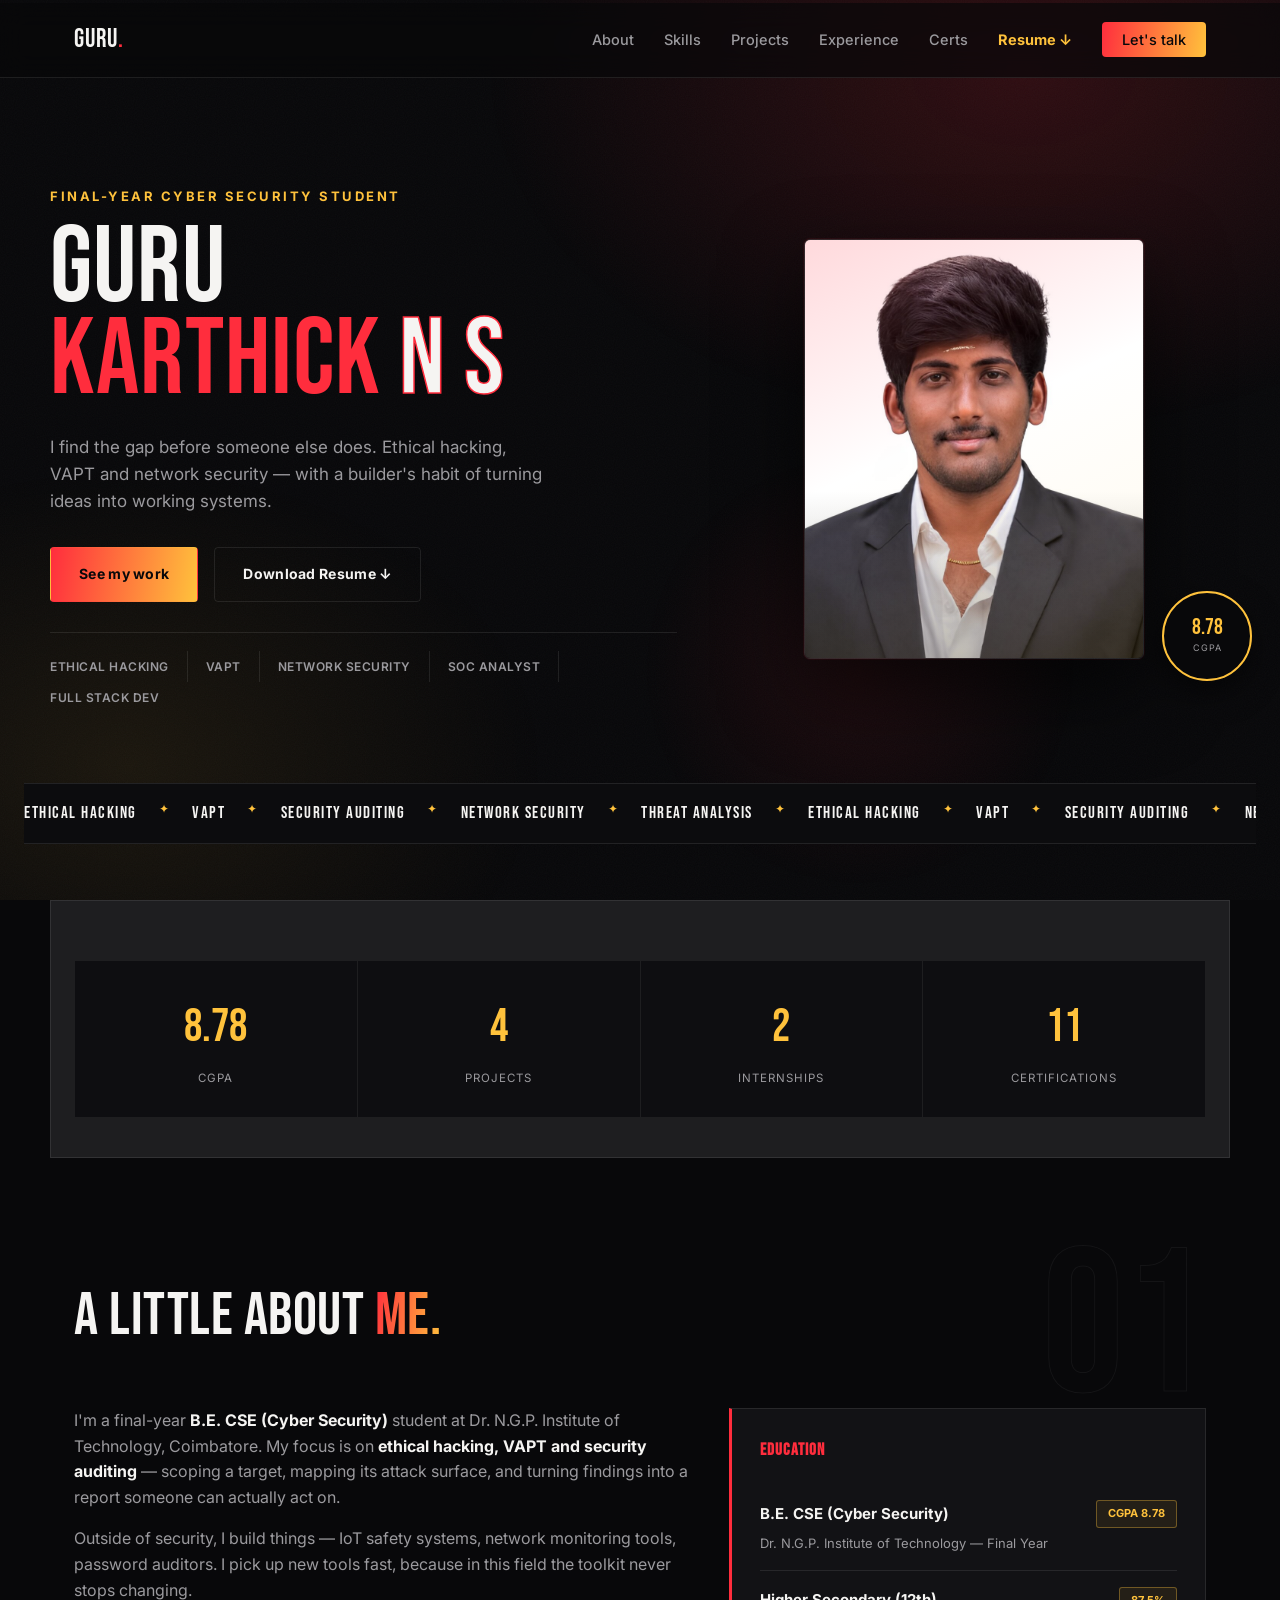
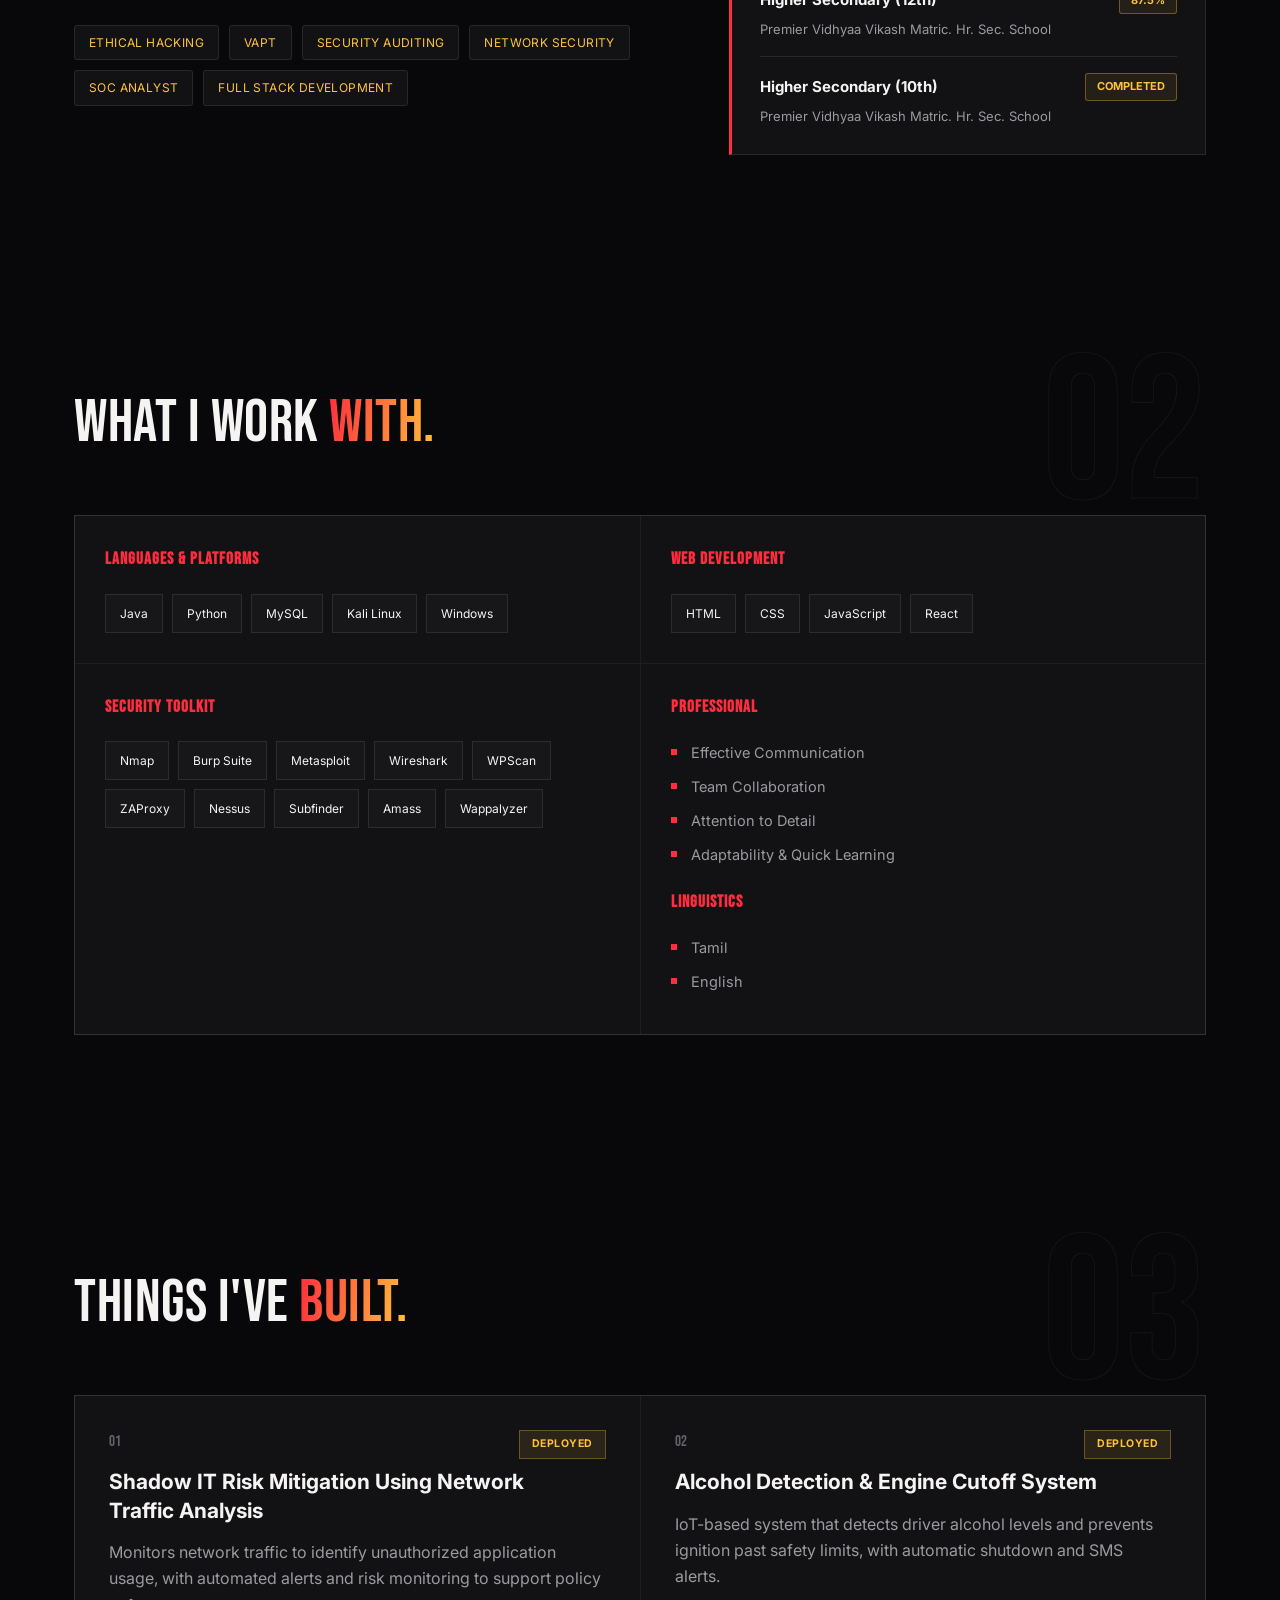
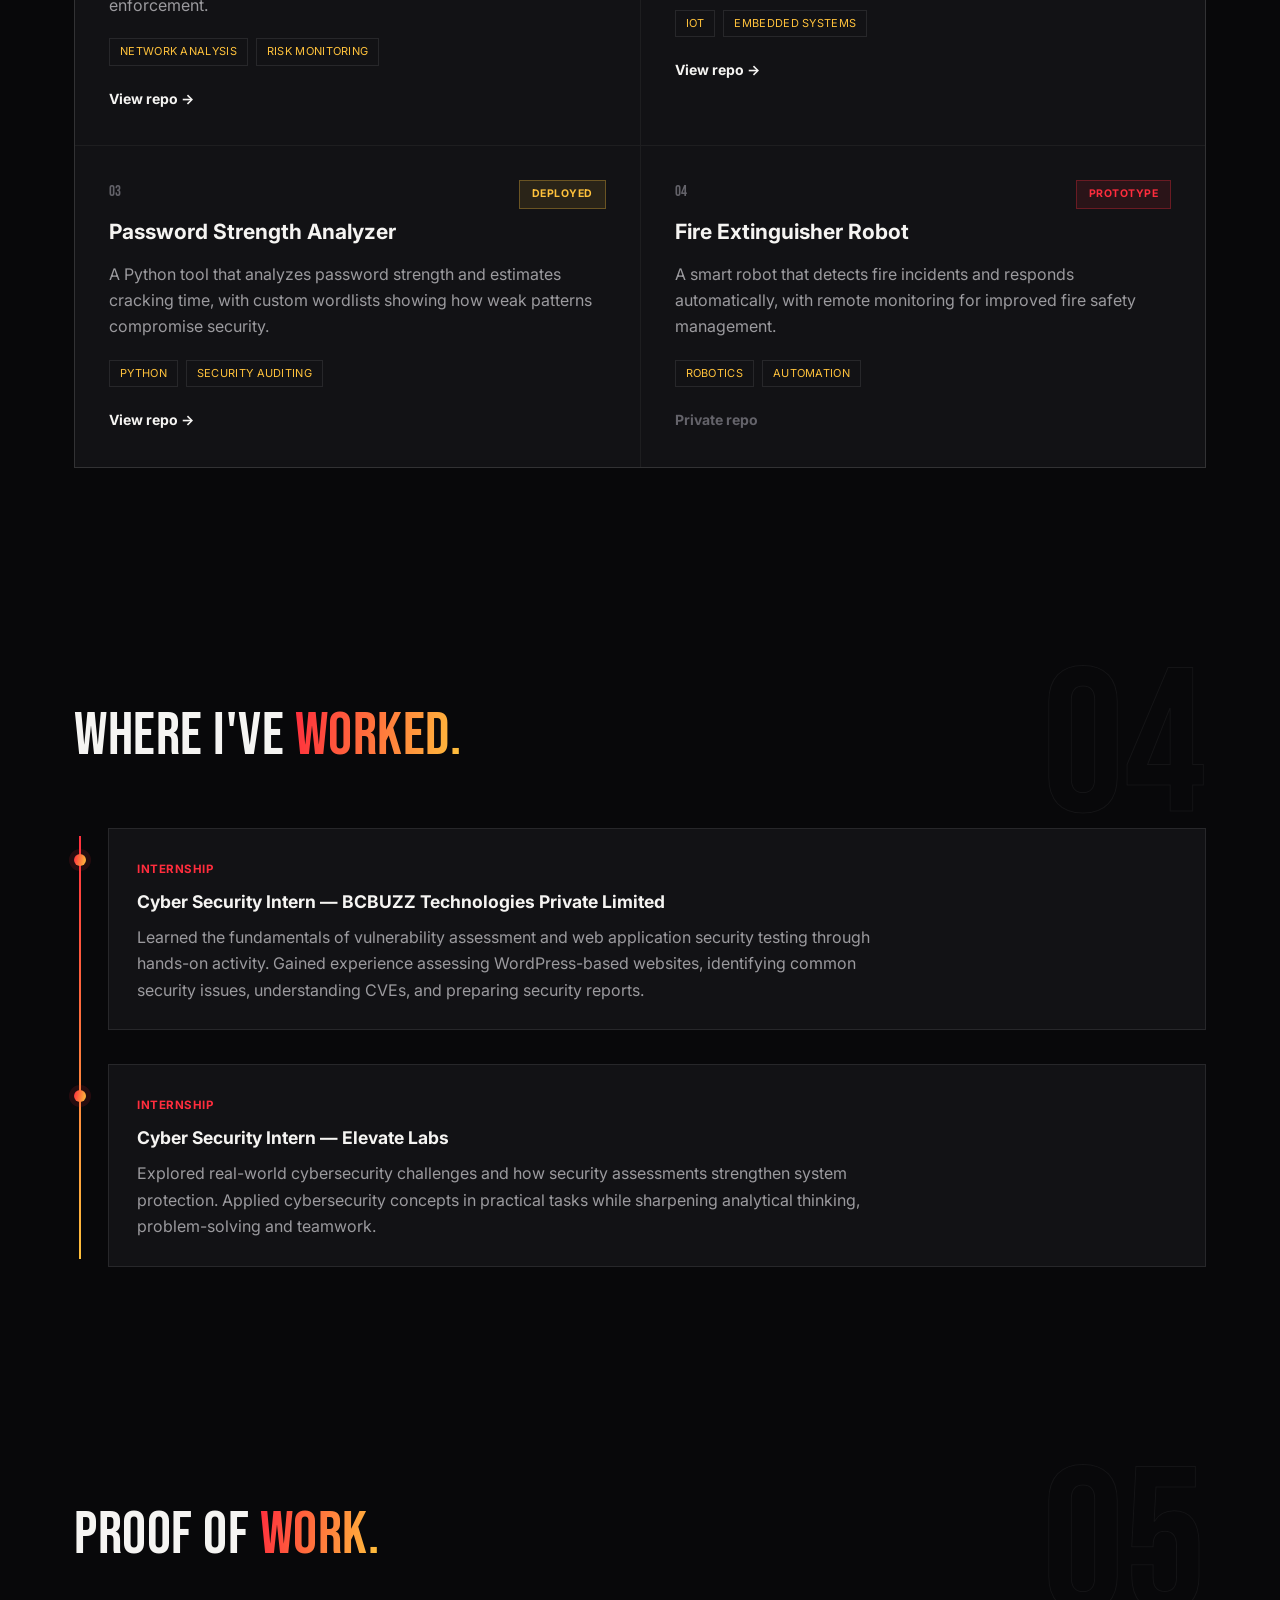
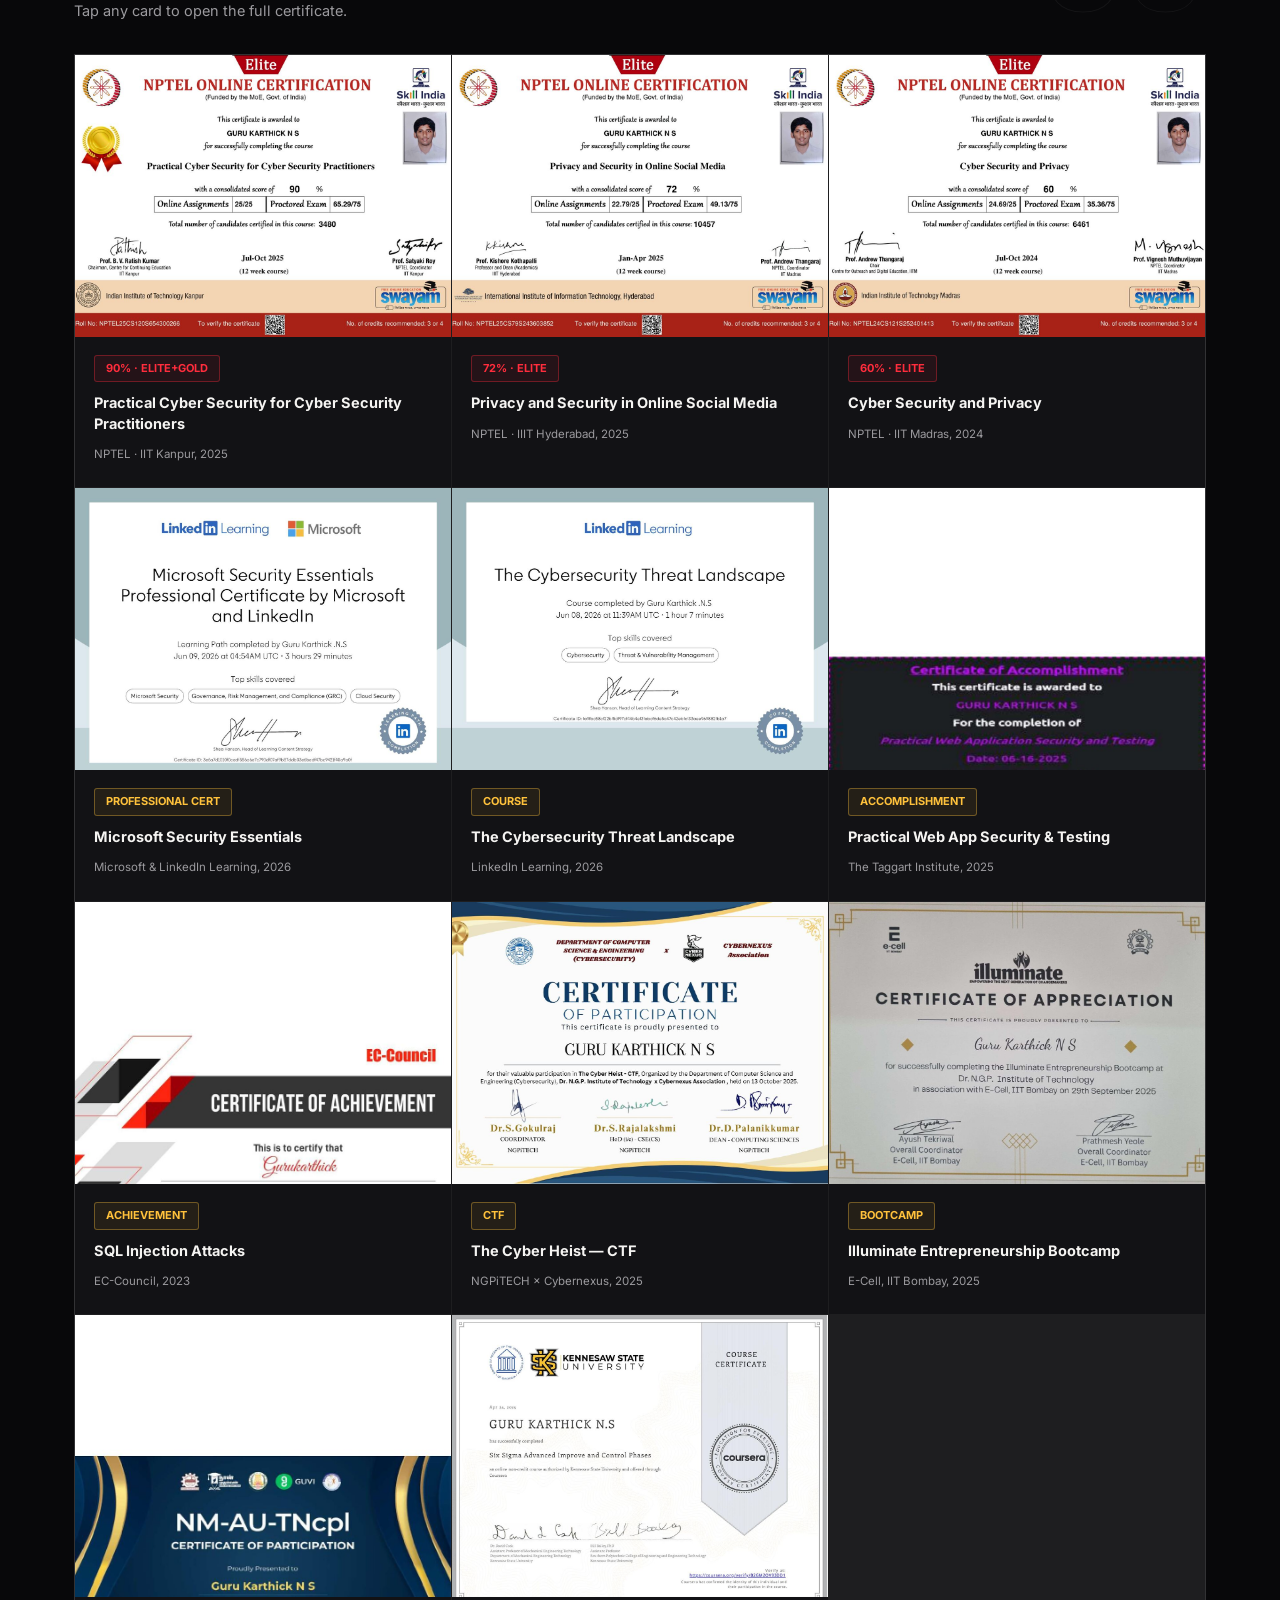
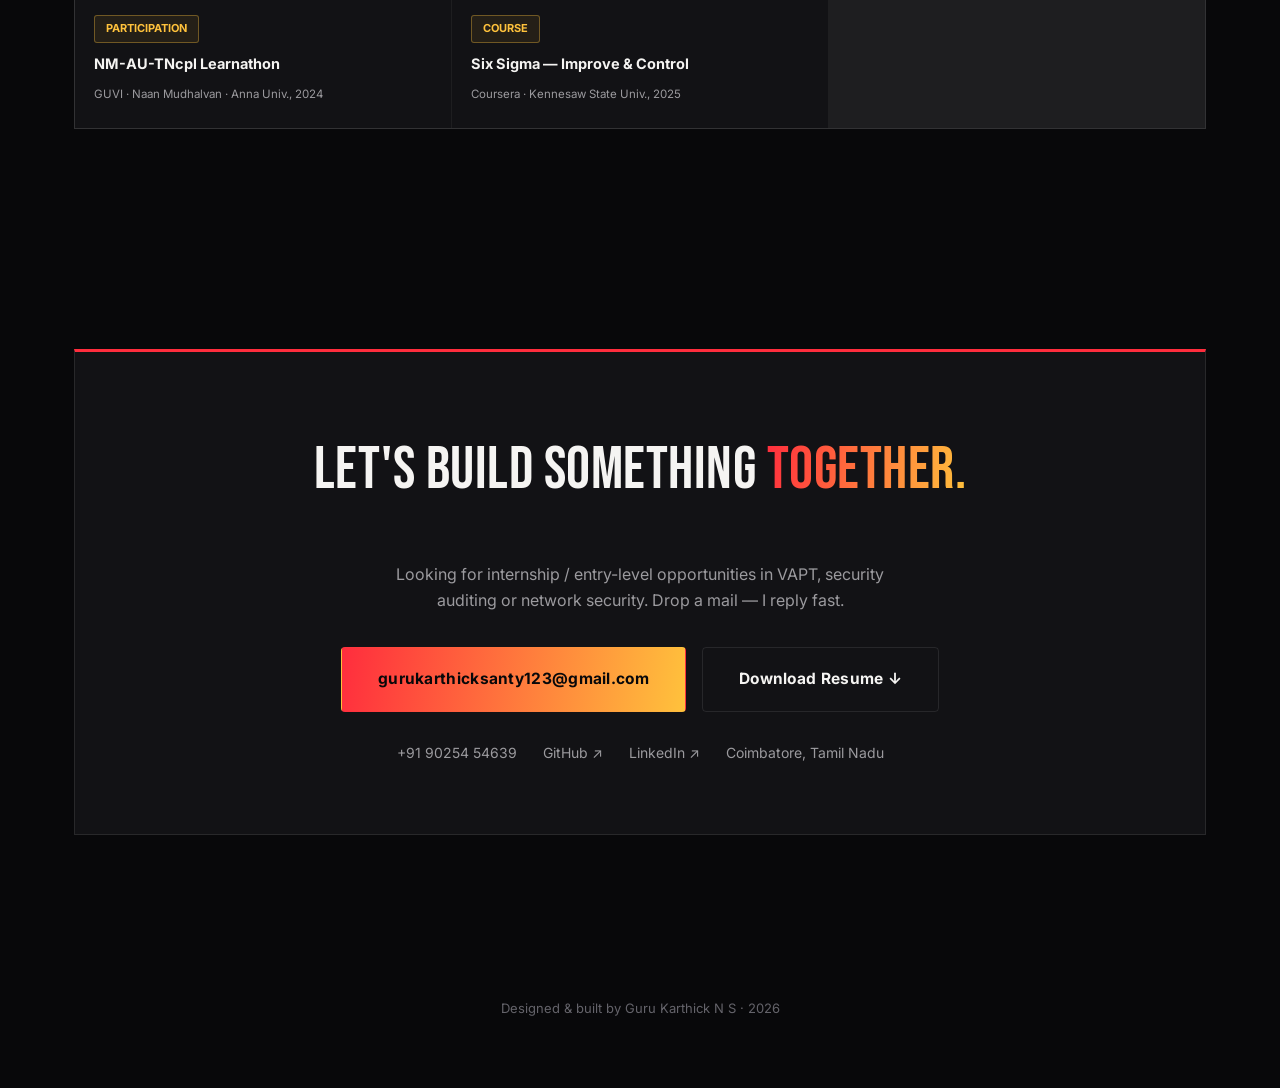
==== index.html @ 84314aa9 "fix: flatten folder structure for vercel" ====
<!DOCTYPE html>
<html lang="en">
<head>
<meta charset="UTF-8">
<meta name="viewport" content="width=device-width, initial-scale=1.0">
<title>Guru Karthick N S — Portfolio</title>
<meta name="description" content="Guru Karthick N S — Cyber Security student, Ethical Hacker, VAPT enthusiast. Portfolio, projects, certifications.">
<link rel="preconnect" href="https://fonts.googleapis.com">
<link rel="preconnect" href="https://fonts.gstatic.com" crossorigin>
<link href="https://fonts.googleapis.com/css2?family=Bebas+Neue&family=Inter:wght@400;500;600;700;800&display=swap" rel="stylesheet">
<link rel="stylesheet" href="css/style.css">
</head>
<body>

<div class="stagelight" aria-hidden="true"></div>
<div class="grain" aria-hidden="true"></div>
<div id="cursor-glow" aria-hidden="true"></div>

<div id="progress"><div id="progress-fill"></div></div>

<nav id="navbar">
  <div class="nav-inner">
    <a href="#hero" class="logo">Guru<span class="dot-accent">.</span></a>
    <button id="nav-toggle" aria-label="Toggle menu"><span></span><span></span><span></span></button>
    <ul class="nav-links" id="nav-links">
      <li><a href="#about">About</a></li>
      <li><a href="#skills">Skills</a></li>
      <li><a href="#projects">Projects</a></li>
      <li><a href="#experience">Experience</a></li>
      <li><a href="#certs">Certs</a></li>
      <li><a href="assets/resume/Guru_Karthick_NS_Resume.pdf" download>Resume ↓</a></li>
      <li><a href="#contact" class="nav-cta">Let's talk</a></li>
    </ul>
  </div>
</nav>

<!-- HERO -->
<section id="hero">
  <div class="hero-inner">
    <div class="hero-text">
      <p class="eyebrow reveal">Final-year Cyber Security student</p>
      <h1 class="hero-name reveal">
        <span class="line">GURU</span>
        <span class="line accent-line">KARTHICK <em>N S</em></span>
      </h1>
      <p class="hero-desc reveal">I find the gap before someone else does. Ethical hacking, VAPT and network security — with a builder's habit of turning ideas into working systems.</p>
      <div class="hero-cta reveal">
        <a href="#projects" class="btn btn-primary">See my work</a>
        <a href="assets/resume/Guru_Karthick_NS_Resume.pdf" download class="btn btn-outline">Download Resume ↓</a>
      </div>
      <div class="hero-badges reveal">
        <span>Ethical Hacking</span><span>VAPT</span><span>Network Security</span><span>SOC Analyst</span><span>Full Stack Dev</span>
      </div>
    </div>

    <div class="hero-photo-wrap reveal">
      <span class="ghost-text" aria-hidden="true">GK</span>
      <div class="photo-frame">
        <img src="assets/img/profile.jpg" alt="Guru Karthick N S" class="photo">
        <div class="photo-overlay"></div>
        <div class="photo-scan"></div>
      </div>
      <div class="seal">
        <span>8.78</span>
        <small>CGPA</small>
      </div>
    </div>
  </div>

  <div class="marquee" aria-hidden="true">
    <div class="marquee-track">
      <span>ETHICAL HACKING</span><span class="sep">✦</span><span>VAPT</span><span class="sep">✦</span><span>SECURITY AUDITING</span><span class="sep">✦</span><span>NETWORK SECURITY</span><span class="sep">✦</span><span>THREAT ANALYSIS</span><span class="sep">✦</span>
      <span>ETHICAL HACKING</span><span class="sep">✦</span><span>VAPT</span><span class="sep">✦</span><span>SECURITY AUDITING</span><span class="sep">✦</span><span>NETWORK SECURITY</span><span class="sep">✦</span><span>THREAT ANALYSIS</span><span class="sep">✦</span>
    </div>
  </div>
</section>

<!-- STATS -->
<section id="stats">
  <div class="stat-card reveal">
    <span class="stat-num" data-count="8.78" data-decimal="true">0</span>
    <span class="stat-label">CGPA</span>
  </div>
  <div class="stat-card reveal">
    <span class="stat-num" data-count="4">0</span>
    <span class="stat-label">Projects</span>
  </div>
  <div class="stat-card reveal">
    <span class="stat-num" data-count="2">0</span>
    <span class="stat-label">Internships</span>
  </div>
  <div class="stat-card reveal">
    <span class="stat-num" data-count="11">0</span>
    <span class="stat-label">Certifications</span>
  </div>
</section>

<!-- ABOUT -->
<section id="about" class="section" data-num="01">
  <!-- <p class="kicker reveal">01 — About</p> -->
  <h2 class="section-title reveal">A little about <span class="grad-text">me.</span></h2>

  <div class="about-grid">
    <div class="about-copy reveal">
      <p>I'm a final-year <strong>B.E. CSE (Cyber Security)</strong> student at Dr. N.G.P. Institute of Technology, Coimbatore. My focus is on <strong>ethical hacking, VAPT and security auditing</strong> — scoping a target, mapping its attack surface, and turning findings into a report someone can actually act on.</p>
      <p>Outside of security, I build things — IoT safety systems, network monitoring tools, password auditors. I pick up new tools fast, because in this field the toolkit never stops changing.</p>
      <div class="about-tags">
        <span>Ethical Hacking</span><span>VAPT</span><span>Security Auditing</span><span>Network Security</span><span>SOC Analyst</span><span>Full Stack Development</span>
      </div>
    </div>

    <div class="about-card reveal">
      <h3 class="card-label">Education</h3>
      <ul class="edu-list">
        <li>
          <div class="edu-top"><strong>B.E. CSE (Cyber Security)</strong><span class="pill">CGPA 8.78</span></div>
          <span class="edu-sub">Dr. N.G.P. Institute of Technology — Final Year</span>
        </li>
        <li>
          <div class="edu-top"><strong>Higher Secondary (12th)</strong><span class="pill">87.5%</span></div>
          <span class="edu-sub">Premier Vidhyaa Vikash Matric. Hr. Sec. School</span>
        </li>
        <li>
          <div class="edu-top"><strong>Higher Secondary (10th)</strong><span class="pill">Completed</span></div>
          <span class="edu-sub">Premier Vidhyaa Vikash Matric. Hr. Sec. School</span>
        </li>
      </ul>
    </div>
  </div>
</section>

<!-- SKILLS -->
<section id="skills" class="section" data-num="02">
  <!-- <p class="kicker reveal">02 — Skills</p> -->
  <h2 class="section-title reveal">What I work <span class="grad-text">with.</span></h2>

  <div class="skills-grid">
    <div class="skill-card reveal">
      <h3 class="card-label">Languages &amp; Platforms</h3>
      <div class="tool-grid">
        <span class="tool-chip">Java</span>
        <span class="tool-chip">Python</span>
        <span class="tool-chip">MySQL</span>
        <span class="tool-chip">Kali Linux</span>
        <span class="tool-chip">Windows</span>
      </div>
    </div>

    <div class="skill-card reveal">
      <h3 class="card-label">Web Development</h3>
      <div class="tool-grid">
        <span class="tool-chip">HTML</span>
        <span class="tool-chip">CSS</span>
        <span class="tool-chip">JavaScript</span>
        <span class="tool-chip">React</span>
      </div>
    </div>

    <div class="skill-card reveal">
      <h3 class="card-label">Security Toolkit</h3>
      <div class="tool-grid">
        <span class="tool-chip">Nmap</span>
        <span class="tool-chip">Burp Suite</span>
        <span class="tool-chip">Metasploit</span>
        <span class="tool-chip">Wireshark</span>
        <span class="tool-chip">WPScan</span>
        <span class="tool-chip">ZAProxy</span>
        <span class="tool-chip">Nessus</span>
        <span class="tool-chip">Subfinder</span>
        <span class="tool-chip">Amass</span>
        <span class="tool-chip">Wappalyzer</span>
      </div>
    </div>

    <div class="skill-card reveal">
      <h3 class="card-label">Professional</h3>
      <ul class="dot-list">
        <li>Effective Communication</li>
        <li>Team Collaboration</li>
        <li>Attention to Detail</li>
        <li>Adaptability &amp; Quick Learning</li>
      </ul>
      <h3 class="card-label" style="margin-top:22px;">Linguistics</h3>
      <ul class="dot-list">
        <li>Tamil</li>
        <li>English</li>
      </ul>
    </div>
  </div>
</section>

<!-- PROJECTS -->
<section id="projects" class="section" data-num="03">
  <!-- <p class="kicker reveal">03 — Projects</p> -->
  <h2 class="section-title reveal">Things I've <span class="grad-text">built.</span></h2>

  <div class="project-grid">
    <article class="project-card reveal">
      <span class="project-num">01</span>
      <span class="pc-status live">Deployed</span>
      <h3>Shadow IT Risk Mitigation Using Network Traffic Analysis</h3>
      <p>Monitors network traffic to identify unauthorized application usage, with automated alerts and risk monitoring to support policy enforcement.</p>
      <div class="pc-tags"><span>Network Analysis</span><span>Risk Monitoring</span></div>
      <a href="https://github.com/GURUKARTHICK-NS14/SHADOW-IT-RISK-MITIGATION" target="_blank" rel="noopener" class="pc-link">View repo →</a>
    </article>

    <article class="project-card reveal">
      <span class="project-num">02</span>
      <span class="pc-status live">Deployed</span>
      <h3>Alcohol Detection &amp; Engine Cutoff System</h3>
      <p>IoT-based system that detects driver alcohol levels and prevents ignition past safety limits, with automatic shutdown and SMS alerts.</p>
      <div class="pc-tags"><span>IoT</span><span>Embedded Systems</span></div>
      <a href="https://github.com/GURUKARTHICK-NS14/Alcohol-Detection-and-Engine-Cut-Off-System" target="_blank" rel="noopener" class="pc-link">View repo →</a>
    </article>

    <article class="project-card reveal">
      <span class="project-num">03</span>
      <span class="pc-status live">Deployed</span>
      <h3>Password Strength Analyzer</h3>
      <p>A Python tool that analyzes password strength and estimates cracking time, with custom wordlists showing how weak patterns compromise security.</p>
      <div class="pc-tags"><span>Python</span><span>Security Auditing</span></div>
      <a href="https://github.com/GURUKARTHICK-NS14/Password-Strength-Analyzer" target="_blank" rel="noopener" class="pc-link">View repo →</a>
    </article>

    <article class="project-card reveal">
      <span class="project-num">04</span>
      <span class="pc-status proto">Prototype</span>
      <h3>Fire Extinguisher Robot</h3>
      <p>A smart robot that detects fire incidents and responds automatically, with remote monitoring for improved fire safety management.</p>
      <div class="pc-tags"><span>Robotics</span><span>Automation</span></div>
      <span class="pc-link disabled">Private repo</span>
    </article>
  </div>
</section>

<!-- EXPERIENCE -->
<section id="experience" class="section" data-num="04">
  <!-- <p class="kicker reveal">04 — Experience</p> -->
  <h2 class="section-title reveal">Where I've <span class="grad-text">worked.</span></h2>

  <div class="timeline">
    <div class="tl-item reveal">
      <div class="tl-dot"></div>
      <div class="tl-card">
        <span class="tl-tag">Internship</span>
        <h3>Cyber Security Intern — BCBUZZ Technologies Private Limited</h3>
        <p>Learned the fundamentals of vulnerability assessment and web application security testing through hands-on activity. Gained experience assessing WordPress-based websites, identifying common security issues, understanding CVEs, and preparing security reports.</p>
      </div>
    </div>
    <div class="tl-item reveal">
      <div class="tl-dot"></div>
      <div class="tl-card">
        <span class="tl-tag">Internship</span>
        <h3>Cyber Security Intern — Elevate Labs</h3>
        <p>Explored real-world cybersecurity challenges and how security assessments strengthen system protection. Applied cybersecurity concepts in practical tasks while sharpening analytical thinking, problem-solving and teamwork.</p>
      </div>
    </div>
  </div>
</section>

<!-- CERTIFICATIONS -->
<section id="certs" class="section" data-num="05">
  <!-- <p class="kicker reveal">05 — Certifications</p> -->
  <h2 class="section-title reveal">Proof of <span class="grad-text">work.</span></h2>
  <p class="section-sub reveal">Tap any card to open the full certificate.</p>

  <div class="cert-grid" id="cert-grid">

    <div class="cert-card reveal" data-img="assets/certs/cert-nptel-practical-cybersec.jpg" data-title="Practical Cyber Security for Cyber Security Practitioners" data-issuer="NPTEL · IIT Kanpur" data-date="Jul–Oct 2025">
      <div class="cert-thumb"><img src="assets/certs/cert-nptel-practical-cybersec.jpg" alt="Practical Cyber Security for Cyber Security Practitioners certificate" loading="lazy"></div>
      <div class="cert-meta"><span class="pill amber">90% · Elite+Gold</span><h4>Practical Cyber Security for Cyber Security Practitioners</h4><span class="cert-issuer">NPTEL · IIT Kanpur, 2025</span></div>
    </div>

    <div class="cert-card reveal" data-img="assets/certs/cert-nptel-social-media.jpg" data-title="Privacy and Security in Online Social Media" data-issuer="NPTEL · IIIT Hyderabad" data-date="Jan–Apr 2025">
      <div class="cert-thumb"><img src="assets/certs/cert-nptel-social-media.jpg" alt="Privacy and Security in Online Social Media certificate" loading="lazy"></div>
      <div class="cert-meta"><span class="pill amber">72% · Elite</span><h4>Privacy and Security in Online Social Media</h4><span class="cert-issuer">NPTEL · IIIT Hyderabad, 2025</span></div>
    </div>

    <div class="cert-card reveal" data-img="assets/certs/cert-nptel-privacy-security.jpg" data-title="Cyber Security and Privacy" data-issuer="NPTEL · IIT Madras" data-date="Jul–Oct 2024">
      <div class="cert-thumb"><img src="assets/certs/cert-nptel-privacy-security.jpg" alt="Cyber Security and Privacy certificate" loading="lazy"></div>
      <div class="cert-meta"><span class="pill amber">60% · Elite</span><h4>Cyber Security and Privacy</h4><span class="cert-issuer">NPTEL · IIT Madras, 2024</span></div>
    </div>

    <div class="cert-card reveal" data-img="assets/certs/cert-microsoft-security.jpg" data-title="Microsoft Security Essentials Professional Certificate" data-issuer="Microsoft &amp; LinkedIn Learning" data-date="2026">
      <div class="cert-thumb"><img src="assets/certs/cert-microsoft-security.jpg" alt="Microsoft Security Essentials Professional Certificate" loading="lazy"></div>
      <div class="cert-meta"><span class="pill">Professional Cert</span><h4>Microsoft Security Essentials</h4><span class="cert-issuer">Microsoft &amp; LinkedIn Learning, 2026</span></div>
    </div>

    <div class="cert-card reveal" data-img="assets/certs/cert-threat-landscape.jpg" data-title="The Cybersecurity Threat Landscape" data-issuer="LinkedIn Learning" data-date="2026">
      <div class="cert-thumb"><img src="assets/certs/cert-threat-landscape.jpg" alt="The Cybersecurity Threat Landscape certificate" loading="lazy"></div>
      <div class="cert-meta"><span class="pill">Course</span><h4>The Cybersecurity Threat Landscape</h4><span class="cert-issuer">LinkedIn Learning, 2026</span></div>
    </div>

    <div class="cert-card reveal" data-img="assets/certs/cert-webapp-security-taggart.jpg" data-title="Practical Web Application Security and Testing" data-issuer="The Taggart Institute" data-date="2025">
      <div class="cert-thumb"><img src="assets/certs/cert-webapp-security-taggart.jpg" alt="Practical Web Application Security and Testing certificate" loading="lazy"></div>
      <div class="cert-meta"><span class="pill">Accomplishment</span><h4>Practical Web App Security &amp; Testing</h4><span class="cert-issuer">The Taggart Institute, 2025</span></div>
    </div>

    <div class="cert-card reveal" data-img="assets/certs/cert-sql-injection-eccouncil.jpg" data-title="SQL Injection Attacks" data-issuer="EC-Council" data-date="2023">
      <div class="cert-thumb"><img src="assets/certs/cert-sql-injection-eccouncil.jpg" alt="SQL Injection Attacks certificate" loading="lazy"></div>
      <div class="cert-meta"><span class="pill">Achievement</span><h4>SQL Injection Attacks</h4><span class="cert-issuer">EC-Council, 2023</span></div>
    </div>

    <div class="cert-card reveal" data-img="assets/certs/cert-cyber-heist-ctf.jpg" data-title="The Cyber Heist — CTF" data-issuer="NGPiTECH × Cybernexus Association" data-date="Oct 2025">
      <div class="cert-thumb"><img src="assets/certs/cert-cyber-heist-ctf.jpg" alt="Cyber Heist CTF certificate" loading="lazy"></div>
      <div class="cert-meta"><span class="pill">CTF</span><h4>The Cyber Heist — CTF</h4><span class="cert-issuer">NGPiTECH × Cybernexus, 2025</span></div>
    </div>

    <div class="cert-card reveal" data-img="assets/certs/cert-illuminate-iitb.jpg" data-title="Illuminate Entrepreneurship Bootcamp" data-issuer="E-Cell, IIT Bombay" data-date="Sep 2025">
      <div class="cert-thumb"><img src="assets/certs/cert-illuminate-iitb.jpg" alt="Illuminate Entrepreneurship Bootcamp certificate" loading="lazy"></div>
      <div class="cert-meta"><span class="pill">Bootcamp</span><h4>Illuminate Entrepreneurship Bootcamp</h4><span class="cert-issuer">E-Cell, IIT Bombay, 2025</span></div>
    </div>

    <div class="cert-card reveal" data-img="assets/certs/cert-nm-au-tncpl.jpg" data-title="NM-AU-TNcpl Learnathon" data-issuer="GUVI · Naan Mudhalvan · Anna University" data-date="Feb 2024">
      <div class="cert-thumb"><img src="assets/certs/cert-nm-au-tncpl.jpg" alt="NM-AU-TNcpl Learnathon certificate" loading="lazy"></div>
      <div class="cert-meta"><span class="pill">Participation</span><h4>NM-AU-TNcpl Learnathon</h4><span class="cert-issuer">GUVI · Naan Mudhalvan · Anna Univ., 2024</span></div>
    </div>

    <div class="cert-card reveal" data-img="assets/certs/cert-six-sigma.jpg" data-title="Six Sigma Advanced Improve and Control Phases" data-issuer="Coursera · Kennesaw State University" data-date="Apr 2025">
      <div class="cert-thumb"><img src="assets/certs/cert-six-sigma.jpg" alt="Six Sigma Advanced Improve and Control Phases certificate" loading="lazy"></div>
      <div class="cert-meta"><span class="pill">Course</span><h4>Six Sigma — Improve &amp; Control</h4><span class="cert-issuer">Coursera · Kennesaw State Univ., 2025</span></div>
    </div>

  </div>
</section>

<!-- CONTACT -->
<section id="contact" class="section">
  <div class="contact-box reveal">
    <!-- <p class="kicker">06 — Contact</p> -->
    <h2 class="section-title">Let's build something <span class="grad-text">together.</span></h2>
    <p class="contact-note">Looking for internship / entry-level opportunities in VAPT, security auditing or network security. Drop a mail — I reply fast.</p>
    <div class="hero-cta" style="justify-content:center;">
      <a href="mailto:gurukarthicksanty123@gmail.com" class="btn btn-primary btn-lg">gurukarthicksanty123@gmail.com</a>
      <a href="assets/resume/Guru_Karthick_NS_Resume.pdf" download class="btn btn-outline btn-lg">Download Resume ↓</a>
    </div>
    <div class="contact-links">
      <a href="tel:+919025454639">+91 90254 54639</a>
      <a href="https://github.com/GURUKARTHICK-NS14" target="_blank" rel="noopener">GitHub ↗</a>
      <a href="https://www.linkedin.com/in/guru-karthick-n-s-49a503291/" target="_blank" rel="noopener">LinkedIn ↗</a>
      <span>Coimbatore, Tamil Nadu</span>
    </div>
  </div>
</section>

<footer>
  <p>Designed &amp; built by Guru Karthick N S · <span id="year"></span></p>
</footer>

<!-- Lightbox -->
<div id="lightbox" class="lightbox">
  <button id="lightbox-close" aria-label="Close">✕</button>
  <div class="lightbox-inner">
    <img id="lightbox-img" src="" alt="">
    <div class="lightbox-caption">
      <h4 id="lightbox-title"></h4>
      <span id="lightbox-issuer"></span>
    </div>
  </div>
</div>

<script src="js/script.js"></script>
</body>
</html>
---- css/style.css ----
/* =========================================================
   GURU KARTHICK N S — PORTFOLIO
   Design: bold "mass poster" editorial look — black, crimson, gold
   ========================================================= */

:root{
  --bg:            #08080a;
  --bg-soft:       #0e0e11;
  --card:          #121215;
  --card-hover:    #17171b;
  --border:        rgba(255,255,255,0.09);
  --text:          #f5f4f2;
  --muted:         #9b9a9e;
  --muted-2:       #64636a;

  --red:           #ff2d3d;
  --red-deep:      #a10f1e;
  --gold:          #ffc23c;
  --grad: linear-gradient(100deg, var(--red), var(--gold));

  --font-display: 'Bebas Neue', ui-sans-serif, sans-serif;
  --font-body: 'Inter', system-ui, sans-serif;

  --maxw: 1180px;
}

*,*::before,*::after{ box-sizing:border-box; }
html{ scroll-behavior:smooth; }
body{
  margin:0; background:var(--bg); color:var(--text);
  font-family:var(--font-body); line-height:1.6; overflow-x:hidden;
  -webkit-font-smoothing:antialiased;
}
img{ max-width:100%; display:block; }
a{ color:inherit; text-decoration:none; }
ul{ list-style:none; margin:0; padding:0; }
h1,h2,h3,h4{ margin:0; font-family:var(--font-display); font-weight:400; }
::selection{ background:var(--red); color:#fff; }

@media (prefers-reduced-motion: reduce){
  *{ animation-duration:0.01ms !important; animation-iteration-count:1 !important; transition-duration:0.01ms !important; scroll-behavior:auto !important; }
}

.grad-text{
  background:var(--grad); -webkit-background-clip:text; background-clip:text; color:transparent;
}
.accent-line{ color:var(--red); }
.accent-line em{ font-style:normal; color:var(--text); -webkit-text-stroke:1.5px var(--red); }

/* ---------- Stagelight backdrop ---------- */
.stagelight{
  position:fixed; inset:0; z-index:0; pointer-events:none;
  background:
    radial-gradient(ellipse 900px 600px at 80% 8%, rgba(255,45,61,0.16), transparent 60%),
    radial-gradient(ellipse 700px 500px at 10% 85%, rgba(255,194,60,0.08), transparent 60%);
}
.grain{
  position:fixed; inset:0; z-index:1; pointer-events:none; opacity:0.035;
  background-image:url("data:image/svg+xml,%3Csvg xmlns='http://www.w3.org/2000/svg' width='120' height='120'%3E%3Cfilter id='n'%3E%3CfeTurbulence type='fractalNoise' baseFrequency='0.9' numOctaves='2' stitchTiles='stitch'/%3E%3C/filter%3E%3Crect width='100%25' height='100%25' filter='url(%23n)'/%3E%3C/svg%3E");
}
#cursor-glow{
  position:fixed; top:0; left:0; width:440px; height:440px; z-index:1; pointer-events:none;
  background:radial-gradient(circle, rgba(255,45,61,0.09), transparent 70%);
  transform:translate(-50%,-50%); will-change:transform; transition:opacity .3s;
}

/* ---------- Progress bar ---------- */
#progress{ position:fixed; top:0; left:0; width:100%; height:3px; z-index:1001; }
#progress-fill{ height:100%; width:0%; background:var(--grad); box-shadow:0 0 14px rgba(255,45,61,.5); transition:width .1s linear; }

/* ---------- Nav ---------- */
#navbar{
  position:fixed; top:3px; left:0; width:100%; z-index:1000;
  background:rgba(8,8,10,0.68); backdrop-filter:blur(14px);
  border-bottom:1px solid var(--border);
}
.nav-inner{ max-width:var(--maxw); margin:0 auto; padding:16px 24px; display:flex; align-items:center; justify-content:space-between; }
.logo{ font-family:var(--font-display); font-size:26px; letter-spacing:1px; }
.dot-accent{ color:var(--red); }
.nav-links{ display:flex; align-items:center; gap:30px; }
.nav-links a{ font-size:14.5px; color:var(--muted); transition:color .25s; font-weight:500; }
.nav-links a:hover{ color:var(--text); }
.nav-links a[download]{ color:var(--gold); font-weight:700; }
.nav-links a[download]:hover{ color:var(--red); }
.nav-cta{
  background:var(--grad); color:#08080a !important; font-weight:700; padding:9px 20px; border-radius:4px;
}
.nav-cta:hover{ opacity:.9; }
#nav-toggle{ display:none; flex-direction:column; gap:5px; background:none; border:0; cursor:pointer; padding:6px; }
#nav-toggle span{ width:22px; height:2px; background:var(--text); display:block; }

/* ---------- Hero ---------- */
#hero{ position:relative; z-index:2; min-height:100vh; display:flex; flex-direction:column; justify-content:center; padding:130px 24px 0; }
.hero-inner{
  max-width:var(--maxw); width:100%; margin:0 auto;
  display:grid; grid-template-columns:1.1fr 0.9fr; gap:40px; align-items:center;
}
.eyebrow{
  font-size:13px; color:var(--gold); margin:0 0 16px; letter-spacing:2.5px; text-transform:uppercase; font-weight:700;
}
.hero-name{
  font-family:var(--font-display); font-size:clamp(58px, 8.4vw, 118px); line-height:0.86; letter-spacing:1px; margin:0 0 26px;
  text-transform:uppercase;
}
.hero-name .line{ display:block; }
.hero-desc{ color:var(--muted); font-size:17px; max-width:46ch; margin:0 0 32px; }

.hero-cta{ display:flex; gap:16px; flex-wrap:wrap; margin-bottom:30px; }
.btn{
  font-family:var(--font-body); font-weight:700; font-size:14px; padding:15px 28px; border-radius:4px;
  display:inline-block; transition:transform .25s ease, box-shadow .25s ease, opacity .25s ease; border:1px solid transparent;
  letter-spacing:.3px;
}
.btn-primary{ background:var(--grad); color:#08080a; }
.btn-primary:hover{ transform:translateY(-2px); box-shadow:0 14px 32px rgba(255,45,61,0.3); }
.btn-outline{ border-color:var(--border); color:var(--text); }
.btn-outline:hover{ border-color:var(--red); color:var(--red); transform:translateY(-2px); }
.btn-lg{ padding:19px 36px; font-size:15.5px; }

.hero-badges{ display:flex; flex-wrap:wrap; gap:0; border-top:1px solid var(--border); padding-top:18px; }
.hero-badges span{
  font-size:12px; color:var(--muted); padding:6px 18px 6px 0; margin-right:18px; border-right:1px solid var(--border);
  text-transform:uppercase; letter-spacing:.5px; font-weight:600;
}
.hero-badges span:last-child{ border-right:0; margin-right:0; }

/* ---------- Hero photo (poster / duotone) ---------- */
.hero-photo-wrap{ position:relative; display:flex; justify-content:center; align-items:center; }
.ghost-text{
  position:absolute; z-index:0; font-family:var(--font-display); font-size:clamp(140px,20vw,260px);
  color:transparent; -webkit-text-stroke:1.5px rgba(255,255,255,0.06); line-height:1; user-select:none;
}
.photo-frame{
  position:relative; z-index:1; width:340px; height:420px; border-radius:6px; overflow:hidden;
  border:1px solid rgba(255,255,255,0.12);
  box-shadow:0 30px 80px rgba(0,0,0,0.6), 0 0 0 1px rgba(255,45,61,0.08);
}
.photo-frame .photo{
  width:100%; height:100%; object-fit:cover; object-position:top center;
}
.photo-overlay{
  position:absolute; inset:0; z-index:2; pointer-events:none;
  background:linear-gradient(155deg, rgba(255,45,61,0.18) 0%, transparent 45%),
             linear-gradient(-25deg, rgba(255,194,60,0.10) 0%, transparent 55%),
             linear-gradient(0deg, rgba(8,8,10,0.28), transparent 40%);
  mix-blend-mode:normal;
}
.photo-scan{
  position:absolute; left:0; right:0; height:70px; z-index:3; pointer-events:none;
  background:linear-gradient(rgba(255,255,255,0), rgba(255,255,255,0.12), rgba(255,255,255,0));
  animation:scanSweep 4.5s ease-in-out infinite;
}
@keyframes scanSweep{ 0%{ top:-70px; } 55%{ top:100%; } 100%{ top:100%; } }

.seal{
  position:absolute; z-index:4; bottom:-22px; right:-22px; width:90px; height:90px; border-radius:50%;
  background:var(--bg); border:2px solid var(--gold); display:flex; flex-direction:column; align-items:center; justify-content:center;
  box-shadow:0 12px 30px rgba(0,0,0,0.5);
  animation:sealPulse 3.4s ease-in-out infinite;
}
.seal span{ font-family:var(--font-display); font-size:22px; color:var(--gold); line-height:1; }
.seal small{ font-size:9px; color:var(--muted); letter-spacing:1px; margin-top:2px; }
@keyframes sealPulse{ 0%,100%{ box-shadow:0 12px 30px rgba(0,0,0,0.5), 0 0 0 0 rgba(255,194,60,0.25); } 50%{ box-shadow:0 12px 30px rgba(0,0,0,0.5), 0 0 0 10px rgba(255,194,60,0); } }

/* ---------- Marquee ---------- */
.marquee{
  position:relative; z-index:2; margin-top:70px; padding:16px 0; border-top:1px solid var(--border); border-bottom:1px solid var(--border);
  overflow:hidden; background-color:#0c0c0e;
}
.marquee-track{ display:flex; gap:22px; white-space:nowrap; animation:scroll-marquee 30s linear infinite; width:max-content; }
.marquee-track span{ font-family:var(--font-display); font-size:17px; color:var(--text); letter-spacing:1.5px; }
.marquee-track .sep{ color:var(--gold); font-size:12px; }
@keyframes scroll-marquee{ from{ transform:translateX(0); } to{ transform:translateX(-50%); } }

/* ---------- Stats ---------- */
#stats{
  position:relative; z-index:2; max-width:var(--maxw); margin:0 auto; padding:60px 24px 40px;
  display:grid; grid-template-columns:repeat(4,1fr); gap:1px; background:var(--border); border:1px solid var(--border);
}
.stat-card{
  background:var(--bg-soft); padding:30px 20px; text-align:center; transition:background .3s ease;
}
.stat-card:hover{ background:var(--card-hover); }
.stat-num{ display:block; font-family:var(--font-display); font-size:clamp(34px,4.4vw,46px); color:var(--gold); }
.stat-label{ display:block; margin-top:4px; font-size:11.5px; color:var(--muted); text-transform:uppercase; letter-spacing:1px; }

/* ---------- Sections ---------- */
.section{ position:relative; z-index:2; max-width:var(--maxw); margin:0 auto; padding:110px 24px; }
.section[data-num]::before{
  content:attr(data-num); position:absolute; top:70px; right:24px; z-index:-1;
  font-family:var(--font-display); font-size:clamp(120px,16vw,240px); line-height:1;
  color:transparent; -webkit-text-stroke:1px rgba(255,255,255,0.05);
}
.kicker{ font-size:13px; color:var(--red); font-weight:700; letter-spacing:1.5px; margin:0 0 10px; text-transform:uppercase; }
.section-title{ font-family:var(--font-display); font-size:clamp(38px,5.2vw,60px); letter-spacing:.5px; margin:0 0 44px; text-transform:uppercase; }
.section-sub{ color:var(--muted); font-size:14.5px; margin-top:-28px; margin-bottom:32px; }
.card-label{ font-size:17px; font-weight:700; text-transform:uppercase; letter-spacing:1px; color:var(--red); margin:0 0 20px; }

.reveal{ opacity:0; transform:translateY(26px); transition:opacity .7s ease, transform .7s ease; }
.reveal.in{ opacity:1; transform:translateY(0); }

/* ---------- About ---------- */
.about-grid{ display:grid; grid-template-columns:1.3fr 1fr; gap:36px; }
.about-copy p{ color:var(--muted); font-size:16px; margin:0 0 16px; }
.about-copy strong{ color:var(--text); }
.about-tags{ display:flex; flex-wrap:wrap; gap:10px; margin-top:22px; }
.about-tags span{ font-size:12px; padding:7px 14px; border:1px solid var(--border); border-radius:3px; color:var(--gold); background:var(--card); text-transform:uppercase; letter-spacing:.4px; }
.about-card{ background:var(--card); border:1px solid var(--border); border-left:3px solid var(--red); padding:28px; }
.edu-list li{ padding:16px 0; border-bottom:1px solid var(--border); }
.edu-list li:last-child{ border-bottom:0; padding-bottom:0; }
.edu-top{ display:flex; justify-content:space-between; align-items:center; gap:10px; font-size:15px; }
.edu-sub{ color:var(--muted); font-size:13px; margin-top:5px; display:block; }
.pill{
  font-size:11px; font-weight:700; color:var(--gold); border:1px solid rgba(255,194,60,.35);
  background:rgba(255,194,60,.08); padding:4px 11px; border-radius:3px; white-space:nowrap; text-transform:uppercase;
}
.pill.amber{ color:var(--red); border-color:rgba(255,45,61,.35); background:rgba(255,45,61,.08); }

/* ---------- Skills ---------- */
.skills-grid{ display:grid; grid-template-columns:repeat(2,1fr); gap:1px; background:var(--border); border:1px solid var(--border); }
.skill-card{ background:var(--card); padding:30px; transition:background .3s; }
.skill-card:hover{ background:var(--card-hover); }
.bar-row{ display:grid; grid-template-columns:88px 1fr; align-items:center; gap:14px; margin-bottom:15px; font-size:13px; }
.bar{ height:6px; background:rgba(255,255,255,0.06); overflow:hidden; }
.bar-fill{ height:100%; width:0; background:var(--grad); transition:width 1.3s cubic-bezier(.16,1,.3,1); }
.tool-grid{ display:flex; flex-wrap:wrap; gap:9px; }
.tool-chip{ font-size:12px; padding:9px 14px; border:1px solid var(--border); background:rgba(255,255,255,0.02); transition:all .25s; }
.tool-chip:hover{ border-color:var(--red); color:var(--red); transform:translateY(-2px); }
.dot-list li{ position:relative; padding-left:20px; margin-bottom:11px; font-size:14.5px; color:var(--muted); }
.dot-list li::before{ content:''; position:absolute; left:0; top:8px; width:6px; height:6px; background:var(--red); }

/* ---------- Projects ---------- */
.project-grid{ display:grid; grid-template-columns:repeat(2,1fr); gap:1px; background:var(--border); border:1px solid var(--border); }
.project-card{
  position:relative; background:var(--card); padding:34px;
  transition:transform .35s ease, background .35s ease;
}
.project-card:hover{ background:var(--card-hover); }
.project-num{ font-family:var(--font-display); font-size:15px; color:var(--muted-2); display:block; margin-bottom:14px; }
.pc-status{ position:absolute; top:34px; right:34px; font-size:10.5px; font-weight:700; padding:5px 12px; text-transform:uppercase; letter-spacing:.5px; }
.pc-status.live{ color:var(--gold); background:rgba(255,194,60,.1); border:1px solid rgba(255,194,60,.3); }
.pc-status.proto{ color:var(--red); background:rgba(255,45,61,.1); border:1px solid rgba(255,45,61,.3); }
.project-card h3{ font-family:var(--font-body); font-weight:700; font-size:21px; line-height:1.35; margin:0 0 14px; max-width:88%; }
.project-card p{ color:var(--muted); font-size:16px; line-height:1.65; margin:0 0 20px; }
.pc-tags{ display:flex; gap:8px; flex-wrap:wrap; margin-bottom:20px; }
.pc-tags span{ font-size:11px; color:var(--gold); border:1px solid var(--border); padding:4px 10px; text-transform:uppercase; letter-spacing:.3px; }
.pc-link{ font-size:14px; font-weight:700; color:var(--text); display:inline-block; }
.pc-link:hover{ color:var(--red); }
.pc-link.disabled{ color:var(--muted-2); cursor:default; }

/* ---------- Timeline ---------- */
.timeline{ position:relative; padding-left:34px; }
.timeline::before{ content:''; position:absolute; left:5px; top:8px; bottom:8px; width:2px; background:var(--grad); }
.tl-item{ position:relative; margin-bottom:34px; }
.tl-item:last-child{ margin-bottom:0; }
.tl-dot{ position:absolute; left:-34px; top:26px; width:12px; height:12px; border-radius:50%; background:var(--grad); box-shadow:0 0 0 5px rgba(255,45,61,.12); }
.tl-card{ background:var(--card); border:1px solid var(--border); padding:26px 28px; transition:background .3s; }
.tl-card:hover{ background:var(--card-hover); }
.tl-tag{ font-size:11.5px; font-weight:700; color:var(--red); text-transform:uppercase; letter-spacing:.5px; }
.tl-card h3{ font-family:var(--font-body); font-weight:700; font-size:17.5px; margin:9px 0 10px; line-height:1.4; }
.tl-card p{ color:var(--muted); font-size:16px; line-height:1.65; margin:0; max-width:75ch; }

/* ---------- Certifications ---------- */
.cert-grid{ display:grid; grid-template-columns:repeat(3,1fr); gap:1px; background:var(--border); border:1px solid var(--border); }
.cert-card{
  background:var(--card); overflow:hidden; cursor:pointer;
  transition:transform .3s ease, background .3s ease;
}
.cert-card:hover{ background:var(--card-hover); }
.cert-thumb{ aspect-ratio:4/3; overflow:hidden; background:#fff; position:relative; }
.cert-thumb::after{
  content:'VIEW →'; position:absolute; inset:0; display:flex; align-items:center; justify-content:center;
  background:rgba(8,8,10,.78); color:var(--gold); font-weight:700; font-size:13px; letter-spacing:1px; opacity:0; transition:opacity .25s ease;
}
.cert-card:hover .cert-thumb::after{ opacity:1; }
.cert-thumb img{ width:100%; height:100%; object-fit:cover; object-position:top; transition:transform .4s ease; }
.cert-card:hover .cert-thumb img{ transform:scale(1.05); }
.cert-meta{ padding:17px 19px 22px; }
.cert-meta .pill{ margin-bottom:11px; display:inline-block; }
.cert-meta h4{ font-family:var(--font-body); font-weight:700; font-size:14.5px; line-height:1.4; margin:0 0 6px; }
.cert-issuer{ font-size:11.5px; color:var(--muted); }

/* ---------- Contact ---------- */
.contact-box{
  background:var(--card); border:1px solid var(--border); border-top:3px solid var(--red); padding:70px 50px; text-align:center;
}
.contact-box .kicker, .contact-box .section-title{ text-align:center; }
.contact-note{ color:var(--muted); font-size:16px; max-width:52ch; margin:0 auto 34px; }
.contact-links{ display:flex; gap:26px; flex-wrap:wrap; justify-content:center; margin-top:30px; }
.contact-links a, .contact-links span{ font-size:14px; color:var(--muted); transition:color .2s; }
.contact-links a:hover{ color:var(--red); }

footer{ position:relative; z-index:2; text-align:center; padding:40px 24px 56px; color:var(--muted-2); font-size:13px; }

/* ---------- Lightbox ---------- */
.lightbox{
  position:fixed; inset:0; z-index:2000; background:rgba(4,4,5,.94); backdrop-filter:blur(8px);
  display:flex; align-items:center; justify-content:center; padding:40px 20px;
  opacity:0; visibility:hidden; transition:opacity .3s ease, visibility .3s ease;
}
.lightbox.open{ opacity:1; visibility:visible; }
.lightbox-inner{ max-width:720px; width:100%; max-height:88vh; display:flex; flex-direction:column; }
#lightbox-img{ width:100%; max-height:70vh; object-fit:contain; border:1px solid var(--border); background:#fff; }
.lightbox-caption{ text-align:center; margin-top:18px; }
.lightbox-caption h4{ font-family:var(--font-body); font-weight:700; font-size:16px; margin-bottom:6px; }
.lightbox-caption span{ font-size:12.5px; color:var(--muted); }
#lightbox-close{
  position:absolute; top:24px; right:28px; background:rgba(255,255,255,0.06); border:1px solid var(--border); color:var(--text);
  width:40px; height:40px; border-radius:50%; cursor:pointer; font-size:16px; transition:all .2s;
}
#lightbox-close:hover{ border-color:var(--red); color:var(--red); }

a:focus-visible, button:focus-visible, .cert-card:focus-visible{ outline:2px solid var(--red); outline-offset:3px; }

/* ---------- Responsive ---------- */
@media (max-width: 980px){
  .hero-inner{ grid-template-columns:1fr; gap:56px; text-align:center; }
  .hero-badges{ justify-content:center; border-top:0; padding-top:0; }
  .hero-badges span{ border-right:0; margin:0 10px; }
  .hero-cta{ justify-content:center; }
  .hero-photo-wrap{ order:-1; }
  .about-grid{ grid-template-columns:1fr; }
  .skills-grid{ grid-template-columns:1fr; }
  .project-grid{ grid-template-columns:1fr; }
  .cert-grid{ grid-template-columns:repeat(2,1fr); }
  #stats{ grid-template-columns:repeat(2,1fr); }
  .contact-box{ padding:50px 26px; }
  .section[data-num]::before{ display:none; }
}
@media (max-width: 720px){
  .nav-links{
    position:fixed; top:0; right:0; height:100vh; width:min(280px,80vw);
    background:var(--bg-soft); flex-direction:column; padding:100px 28px; gap:28px;
    transform:translateX(100%); transition:transform .35s ease; border-left:1px solid var(--border);
  }
  .nav-links.open{ transform:translateX(0); }
  #nav-toggle{ display:flex; }
  .cert-grid{ grid-template-columns:1fr; }
  .section{ padding:76px 20px; }
  #hero{ padding:120px 20px 0; }
  .photo-frame{ width:270px; height:330px; }
  .ghost-text{ font-size:120px; }
  .marquee-track span{ font-size:13px; }
}
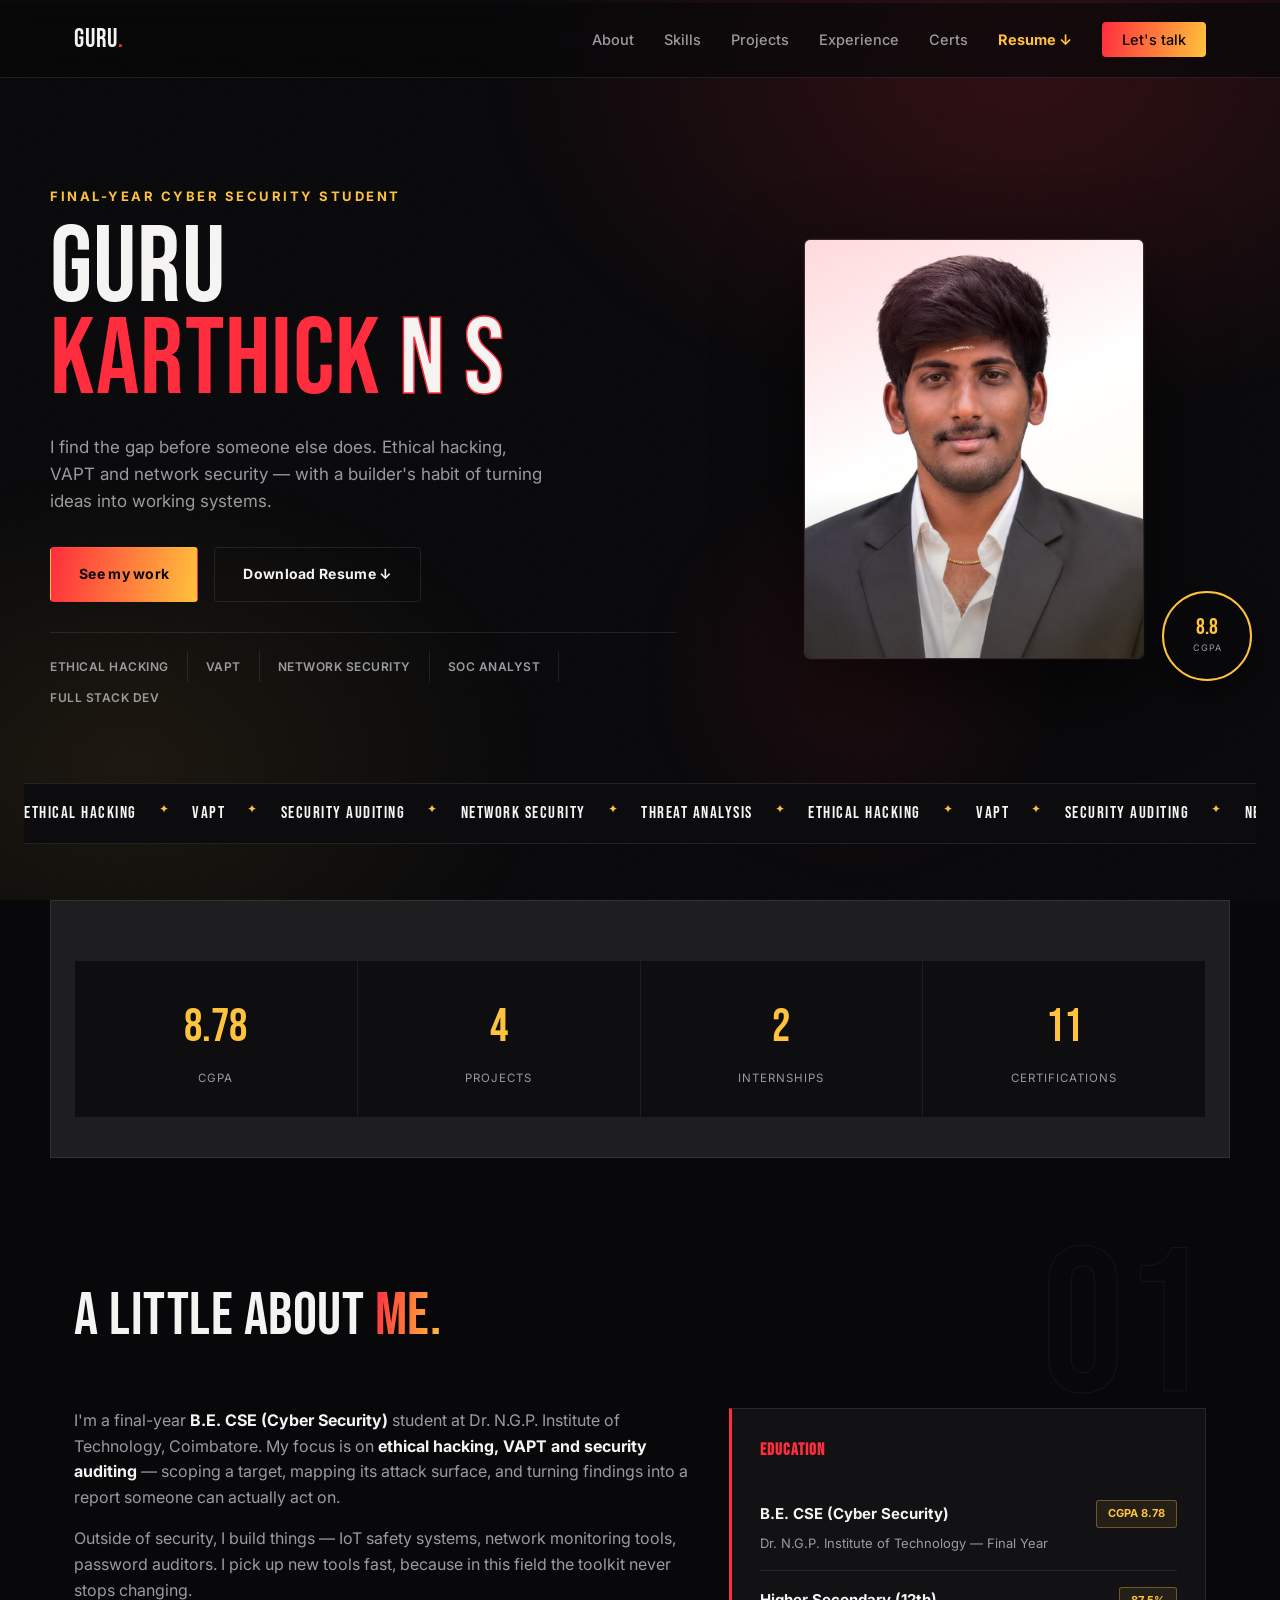
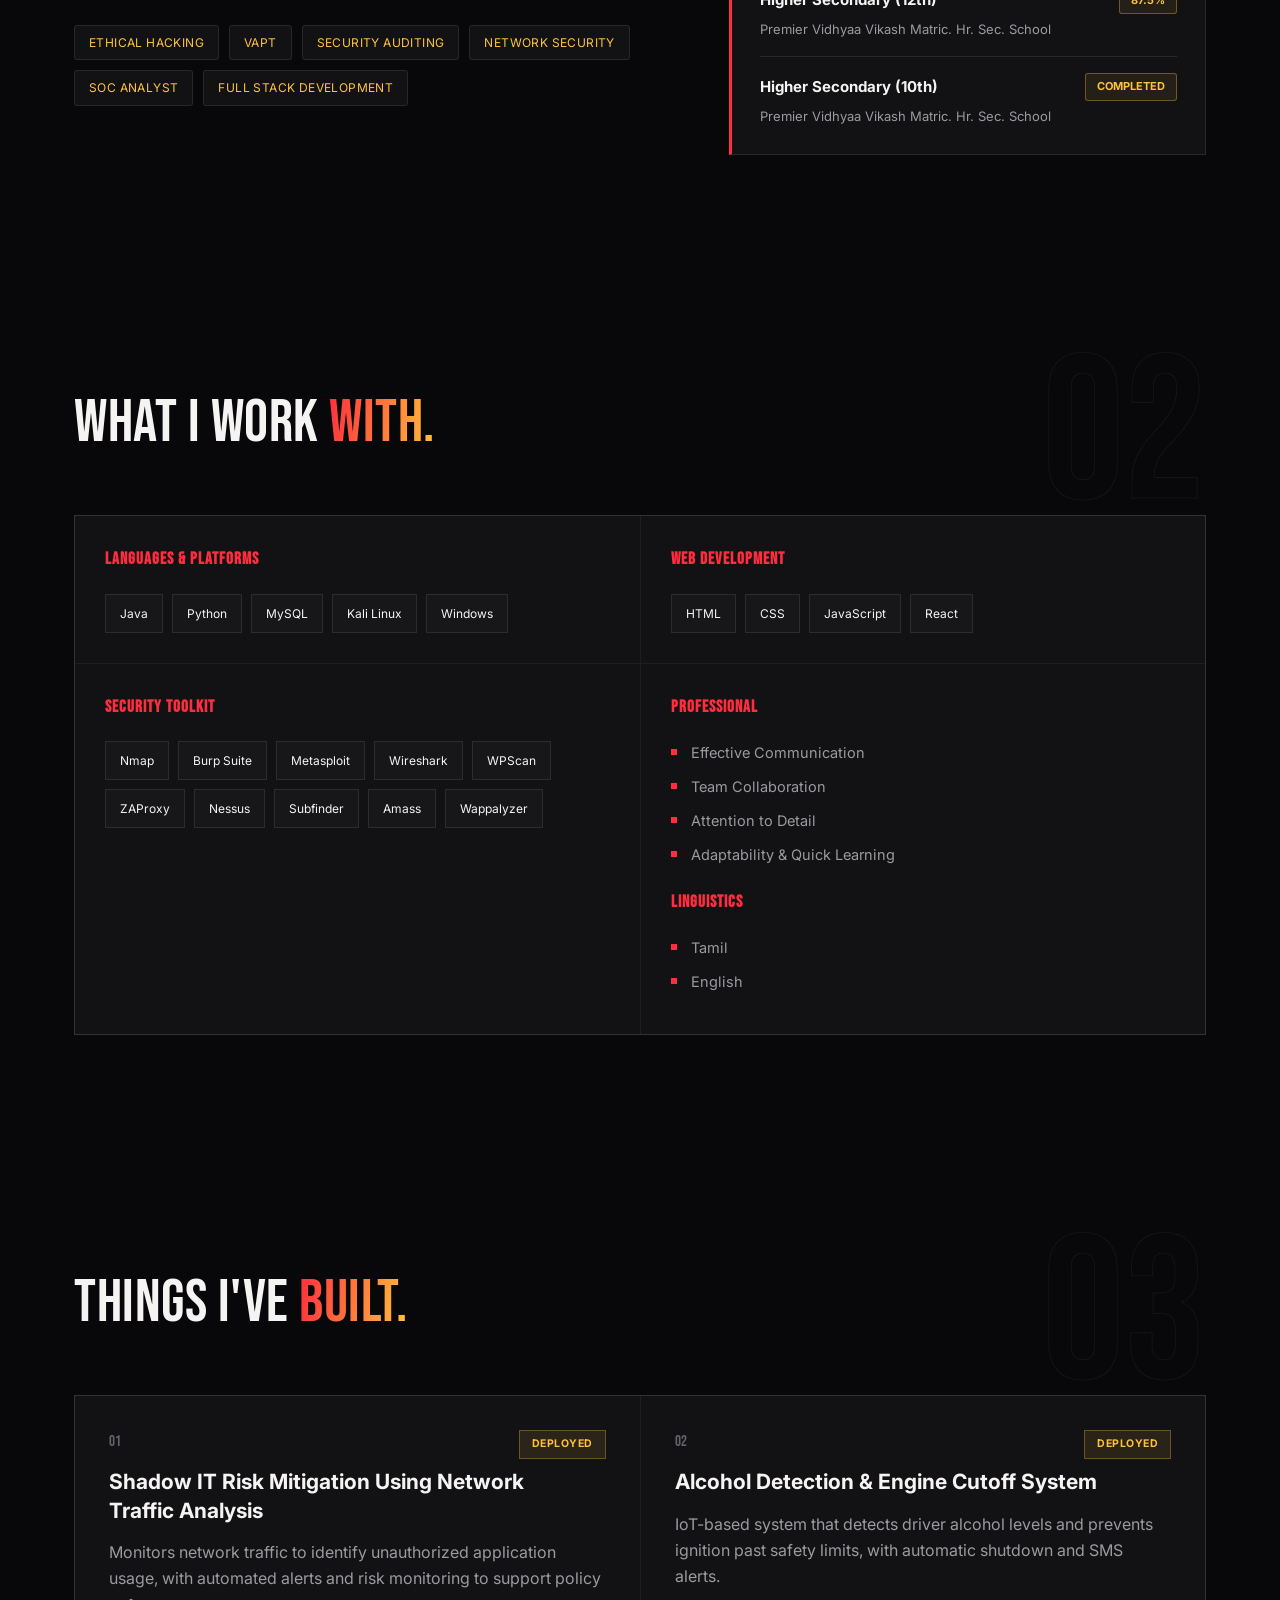
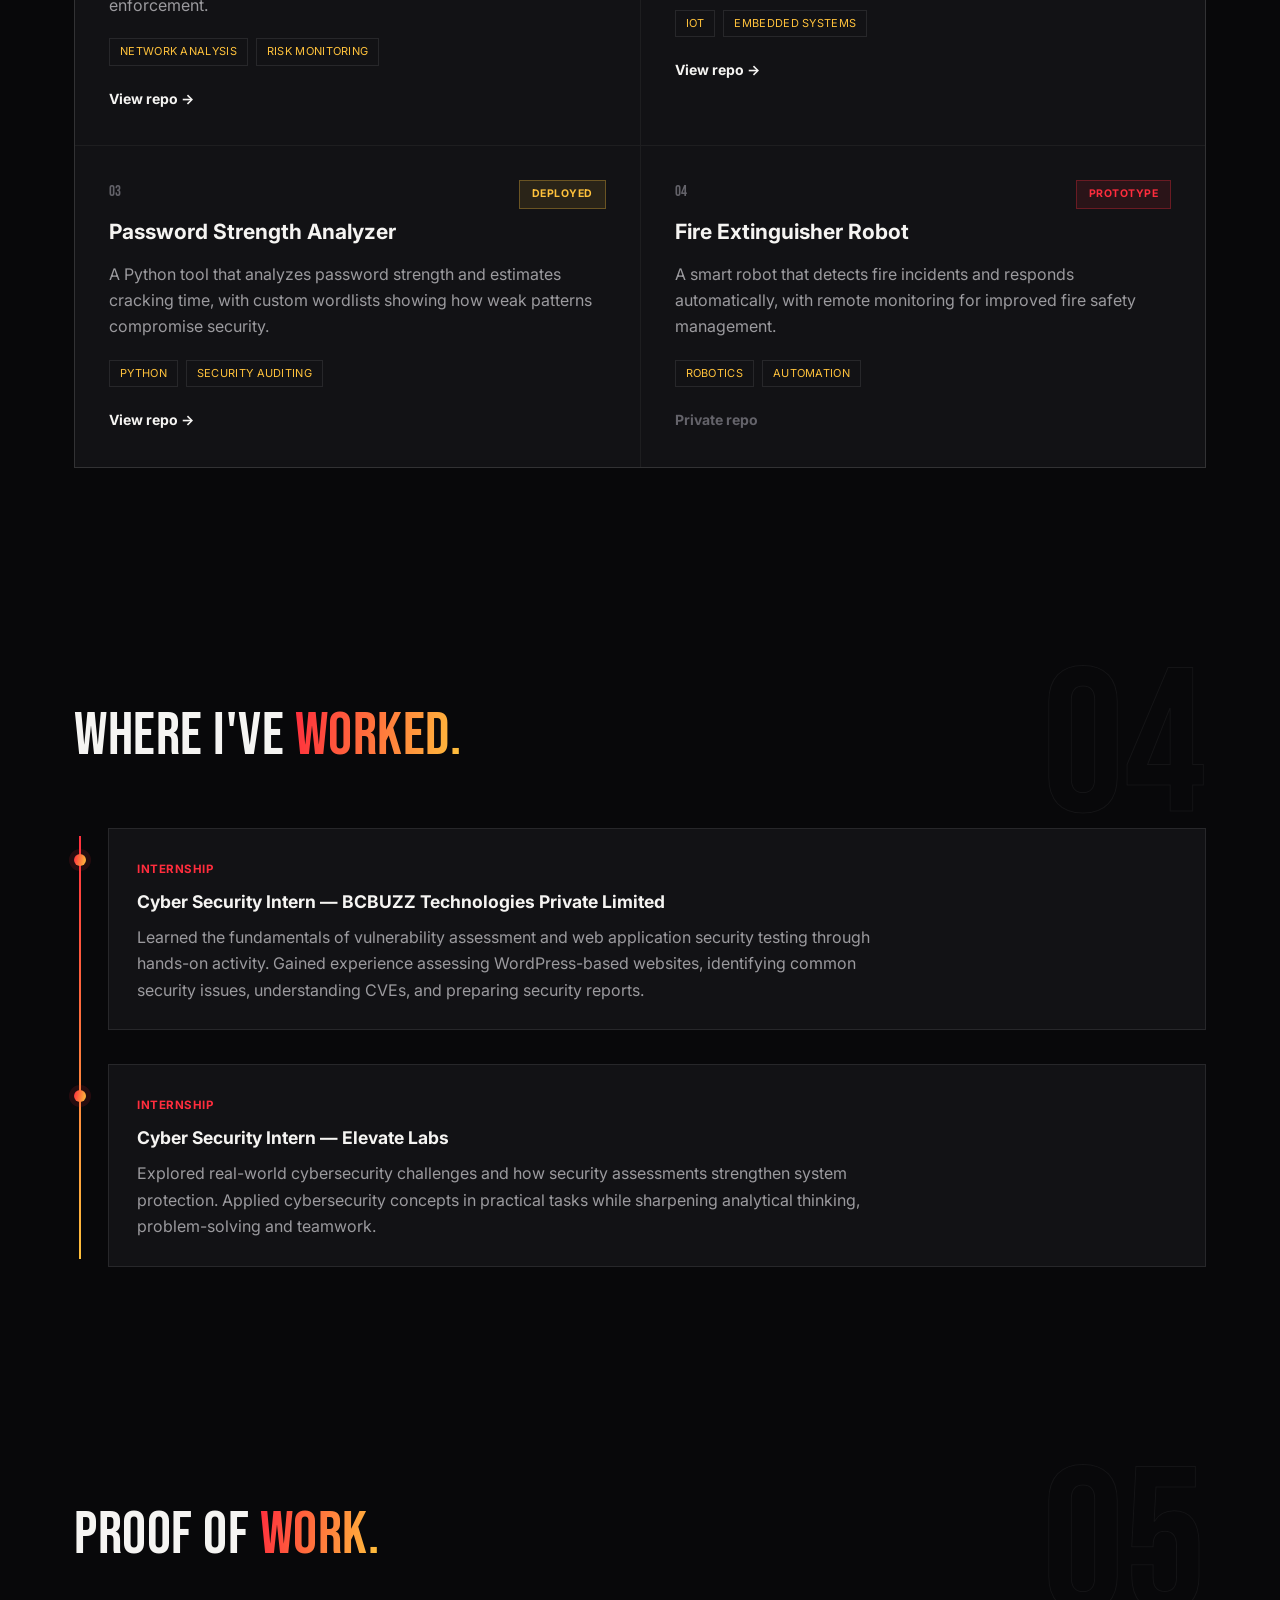
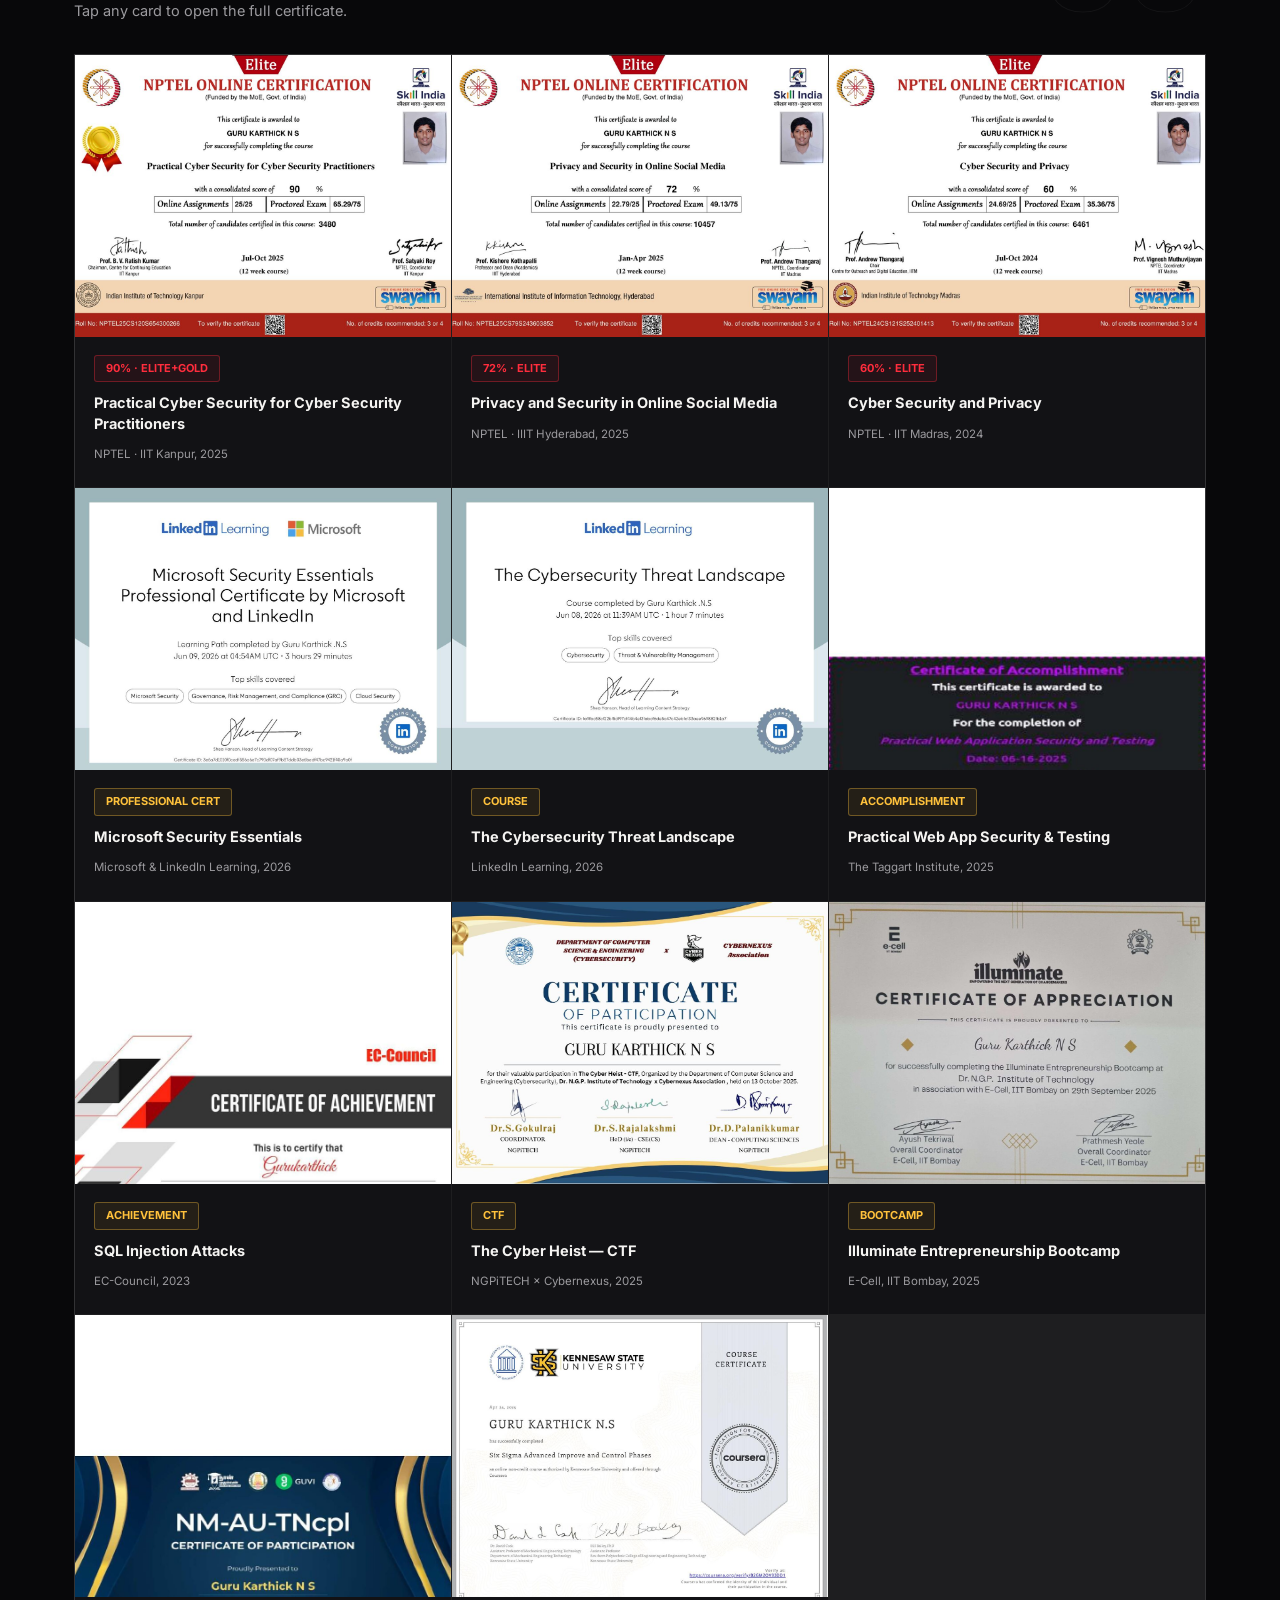
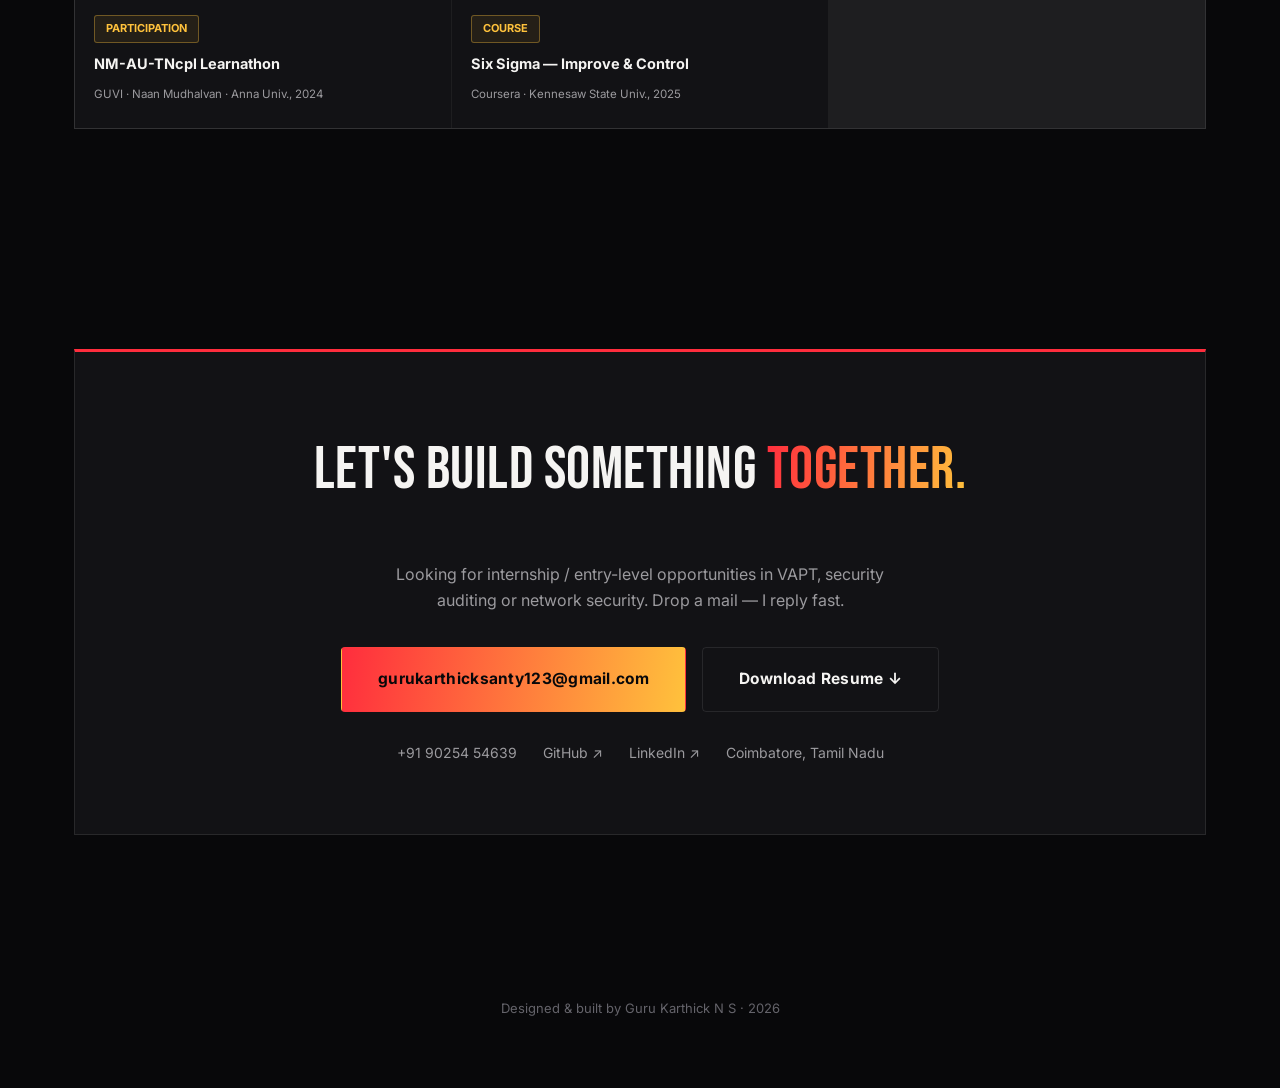
==== commit 2697ef8f: "updated" ====
--- a/index.html
+++ b/index.html
@@ -61,7 +61,7 @@
         <div class="photo-scan"></div>
       </div>
       <div class="seal">
-        <span>8.78</span>
+        <span>8.8</span>
         <small>CGPA</small>
       </div>
     </div>
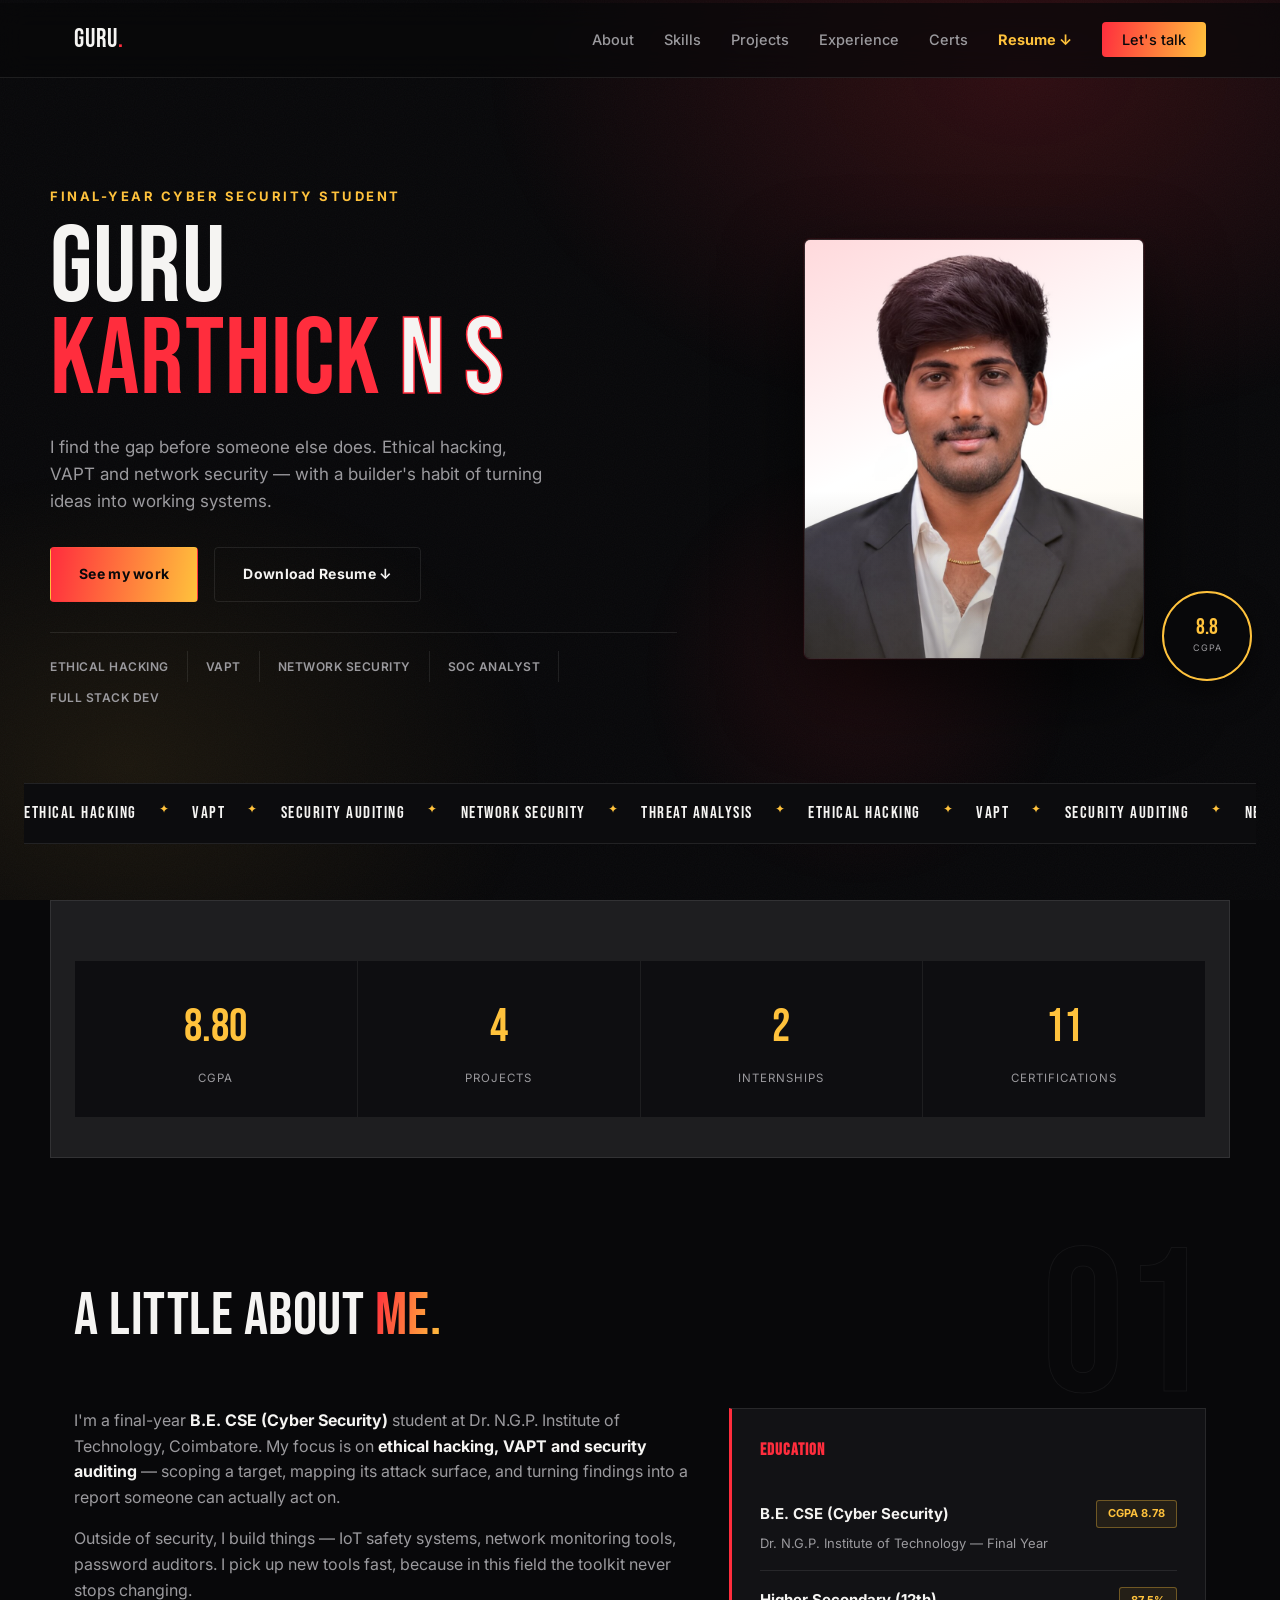
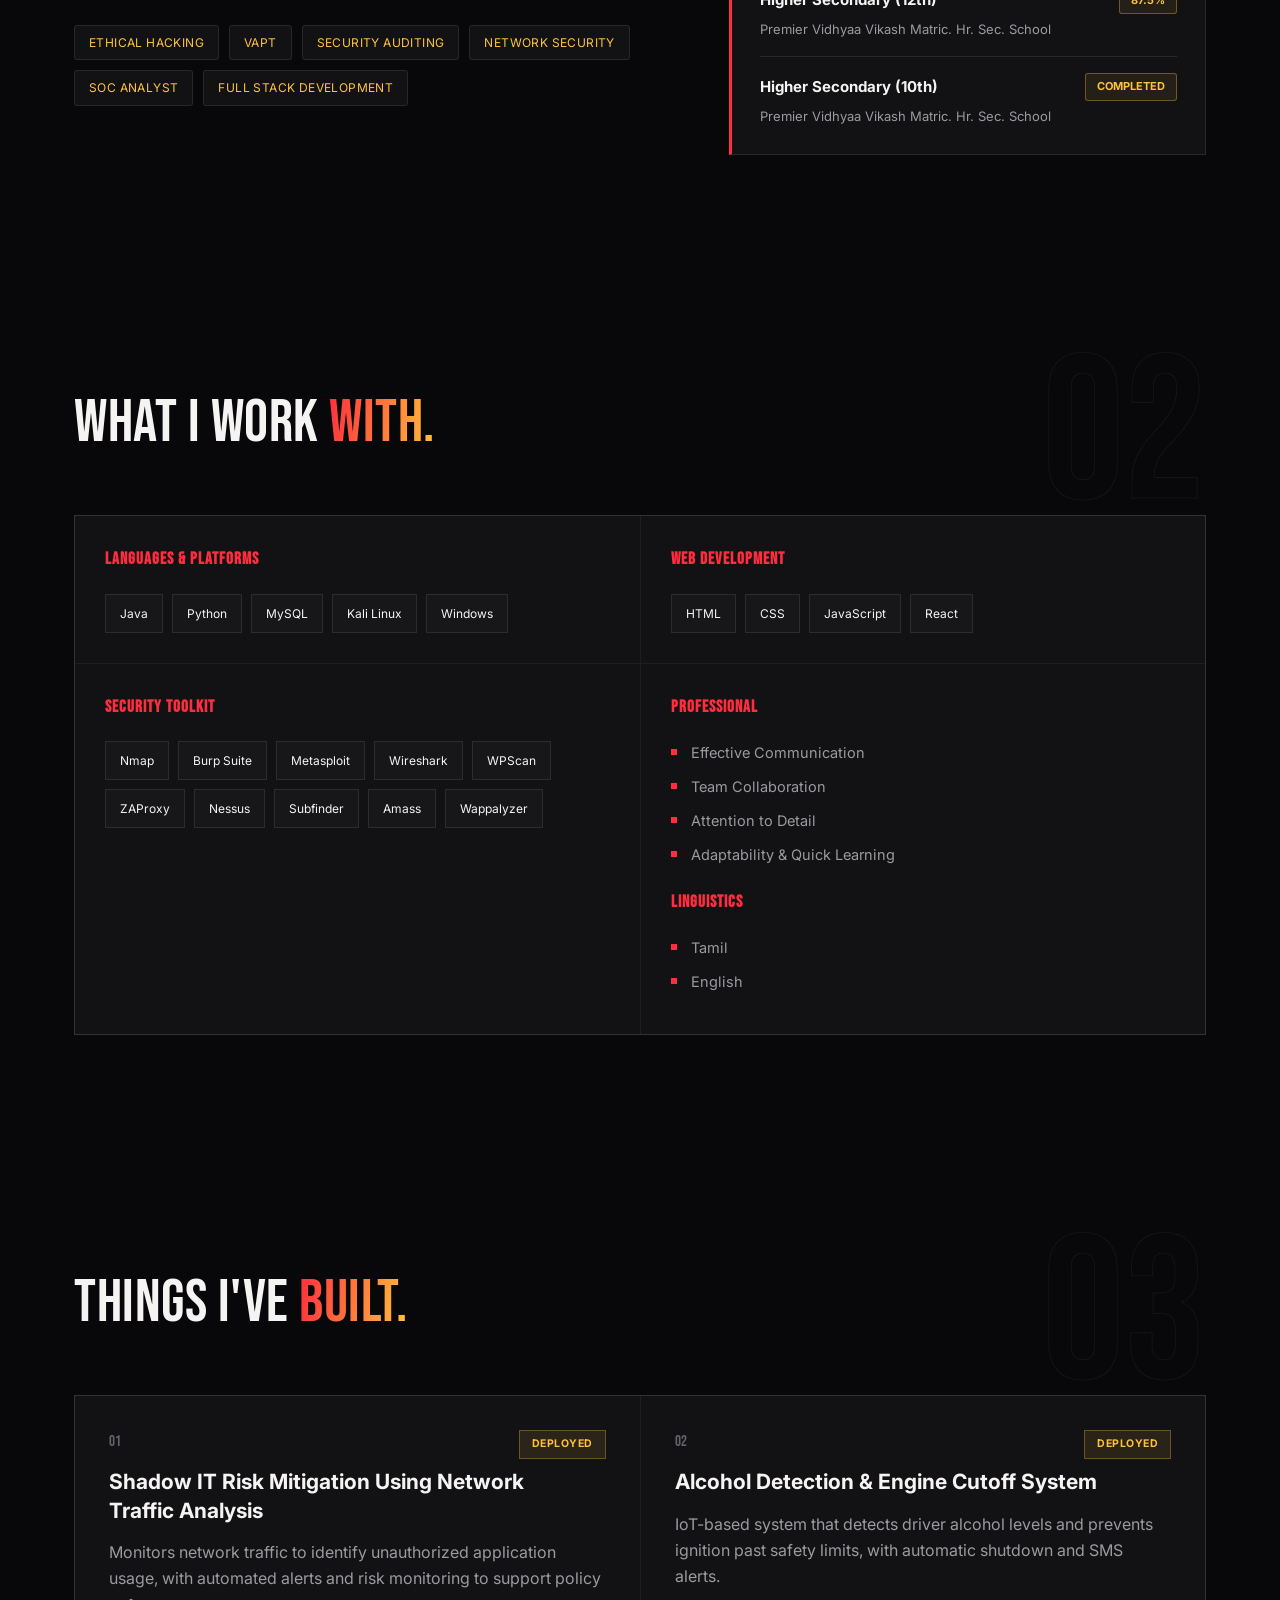
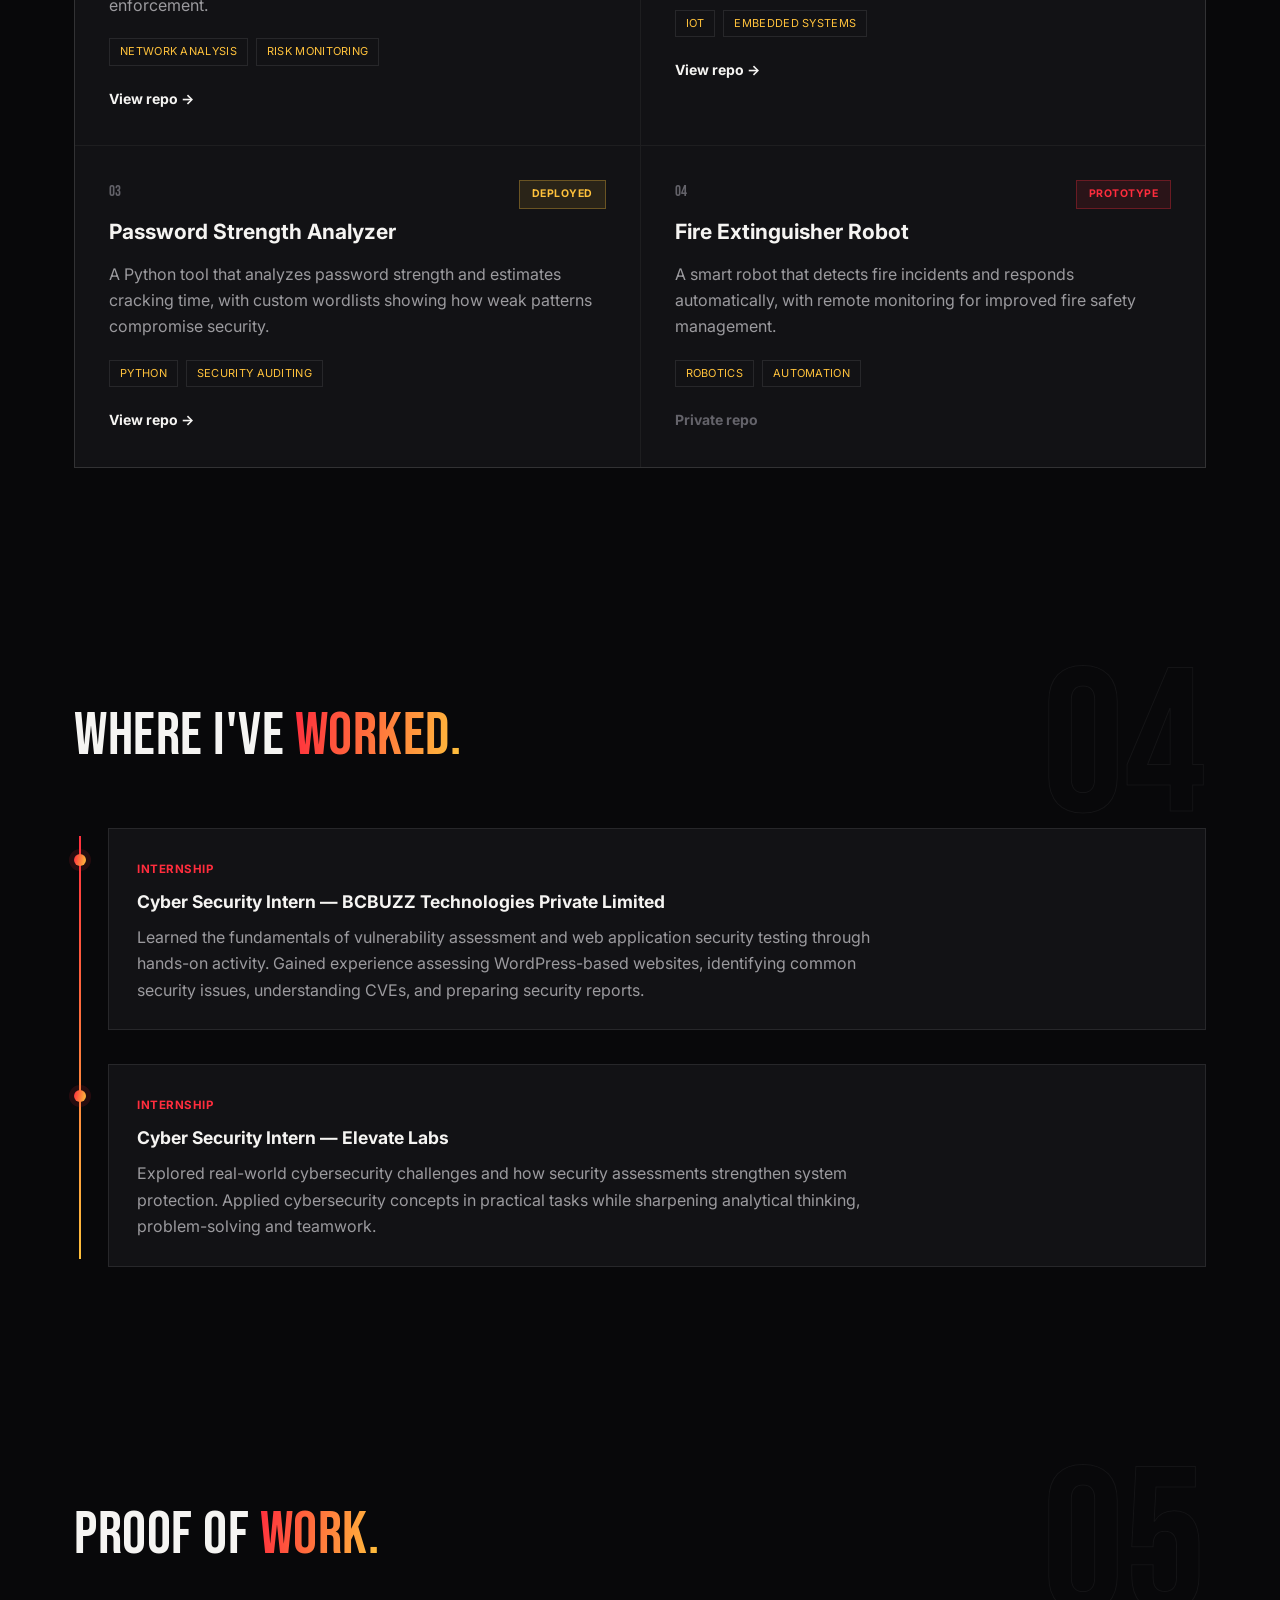
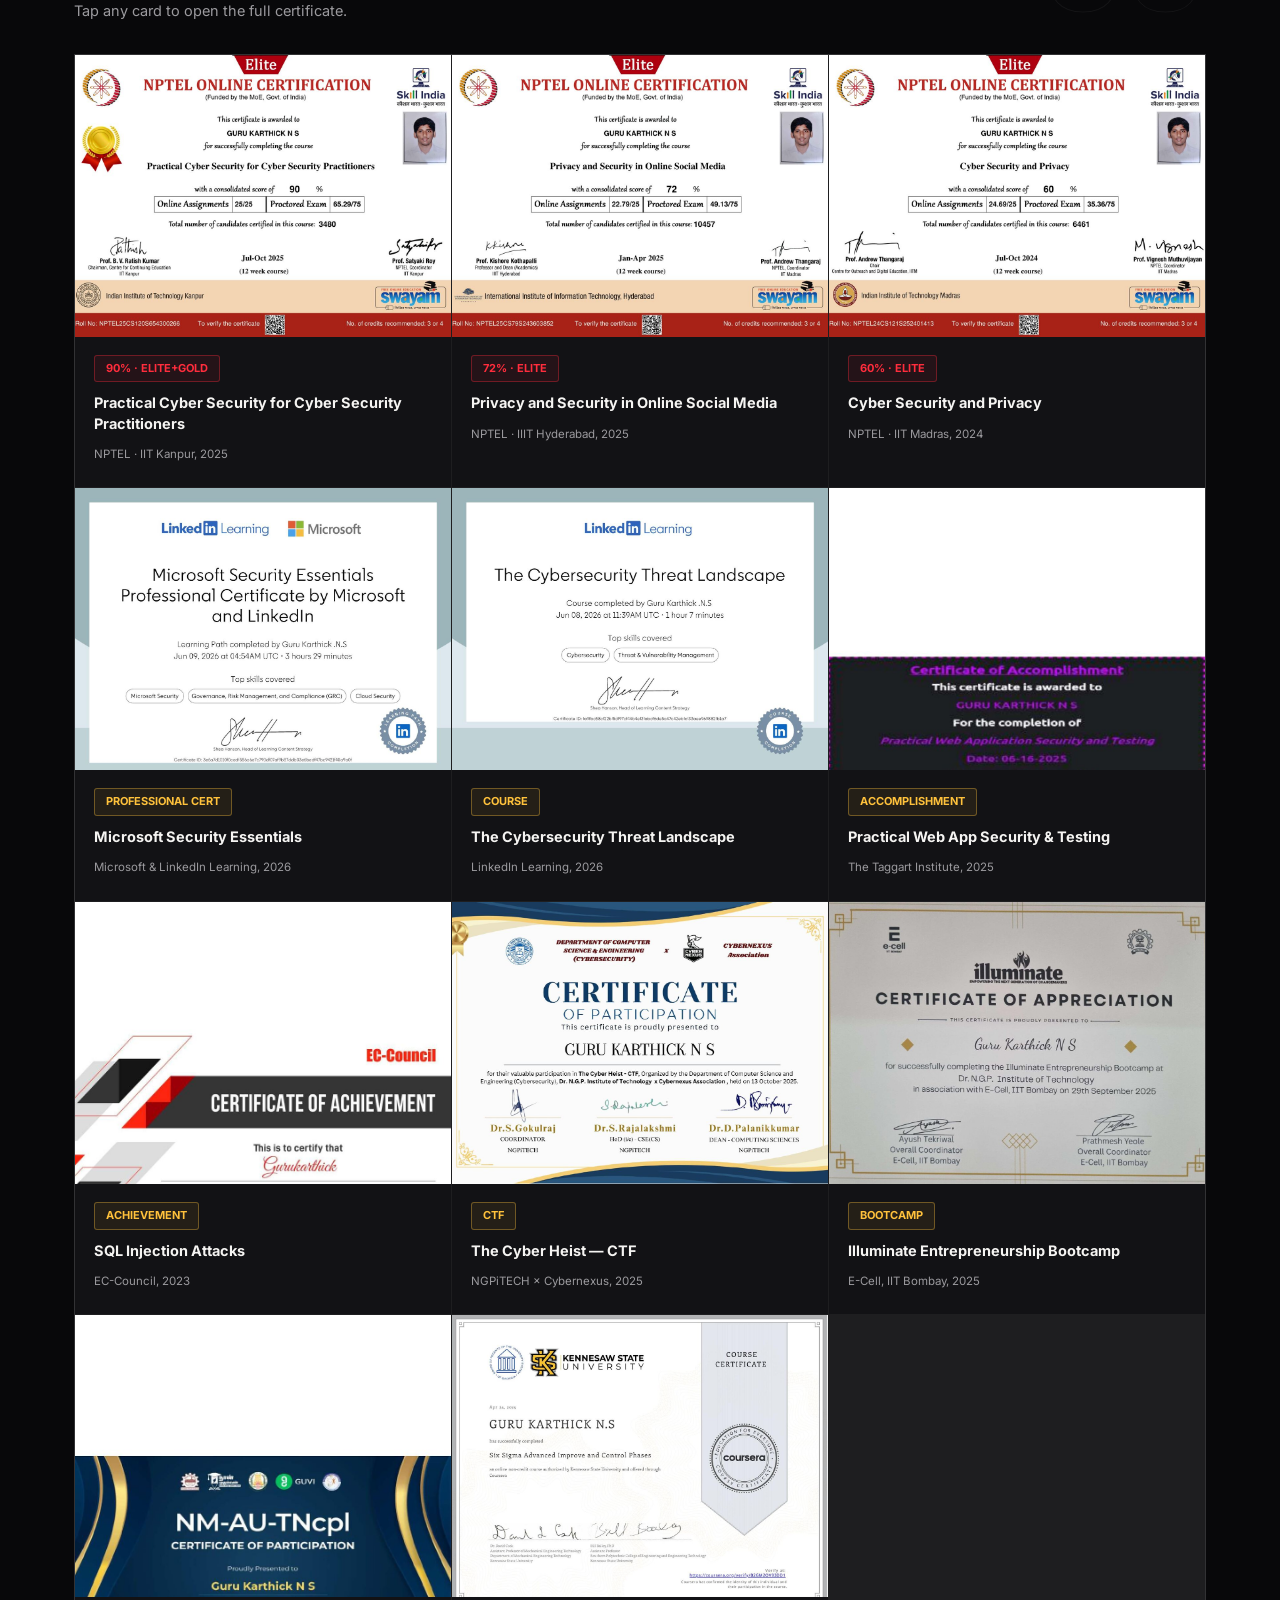
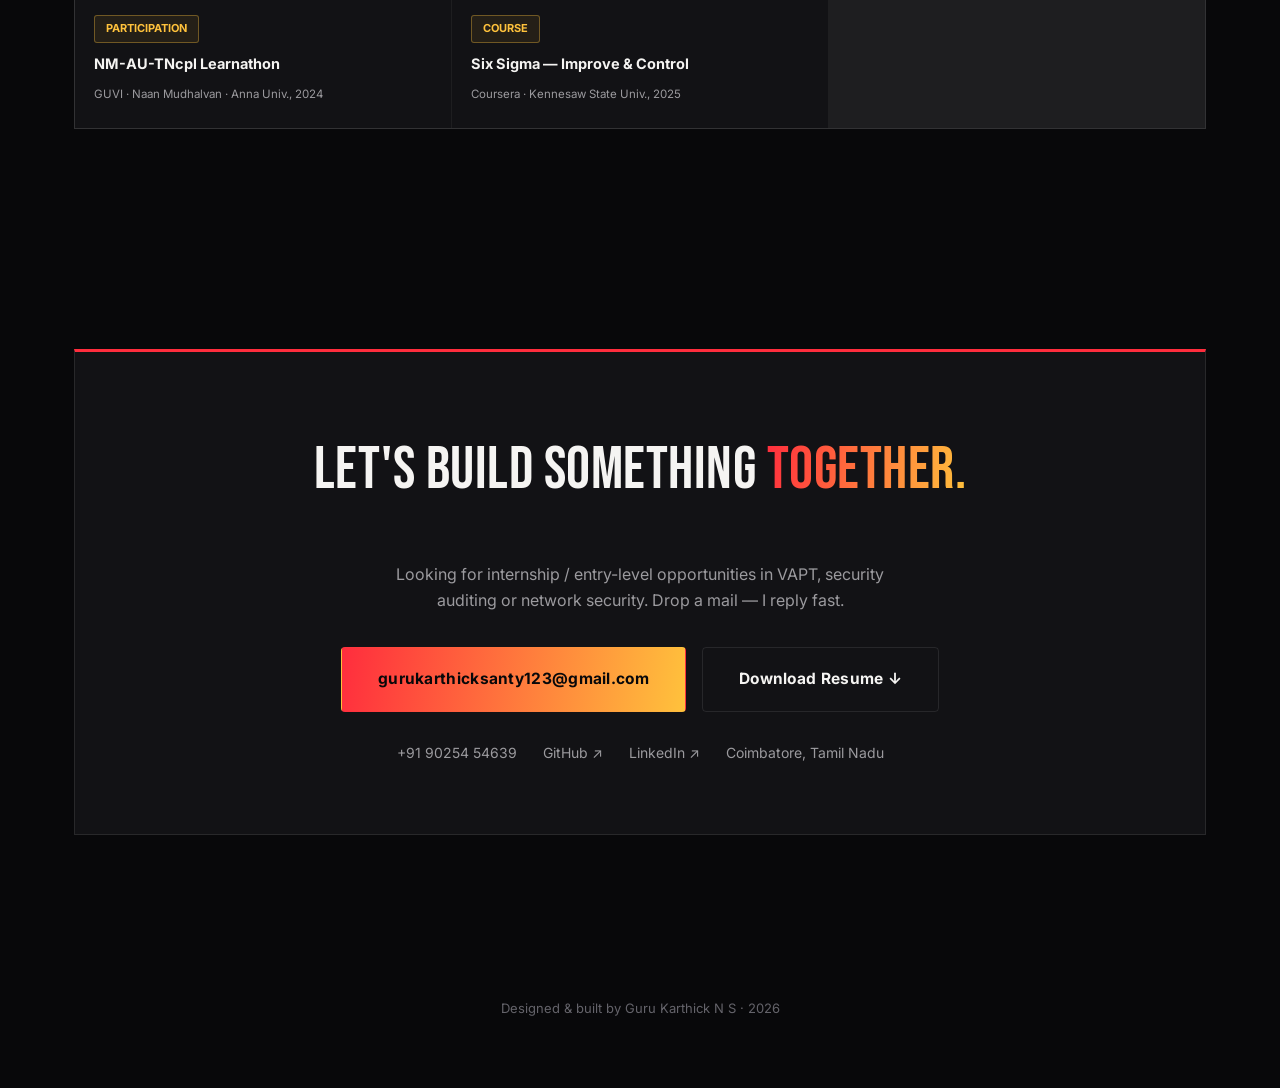
==== commit c40ebb1a: "Updated" ====
--- a/index.html
+++ b/index.html
@@ -78,7 +78,7 @@
 <!-- STATS -->
 <section id="stats">
   <div class="stat-card reveal">
-    <span class="stat-num" data-count="8.78" data-decimal="true">0</span>
+    <span class="stat-num" data-count="8.8" data-decimal="true">0</span>
     <span class="stat-label">CGPA</span>
   </div>
   <div class="stat-card reveal">
